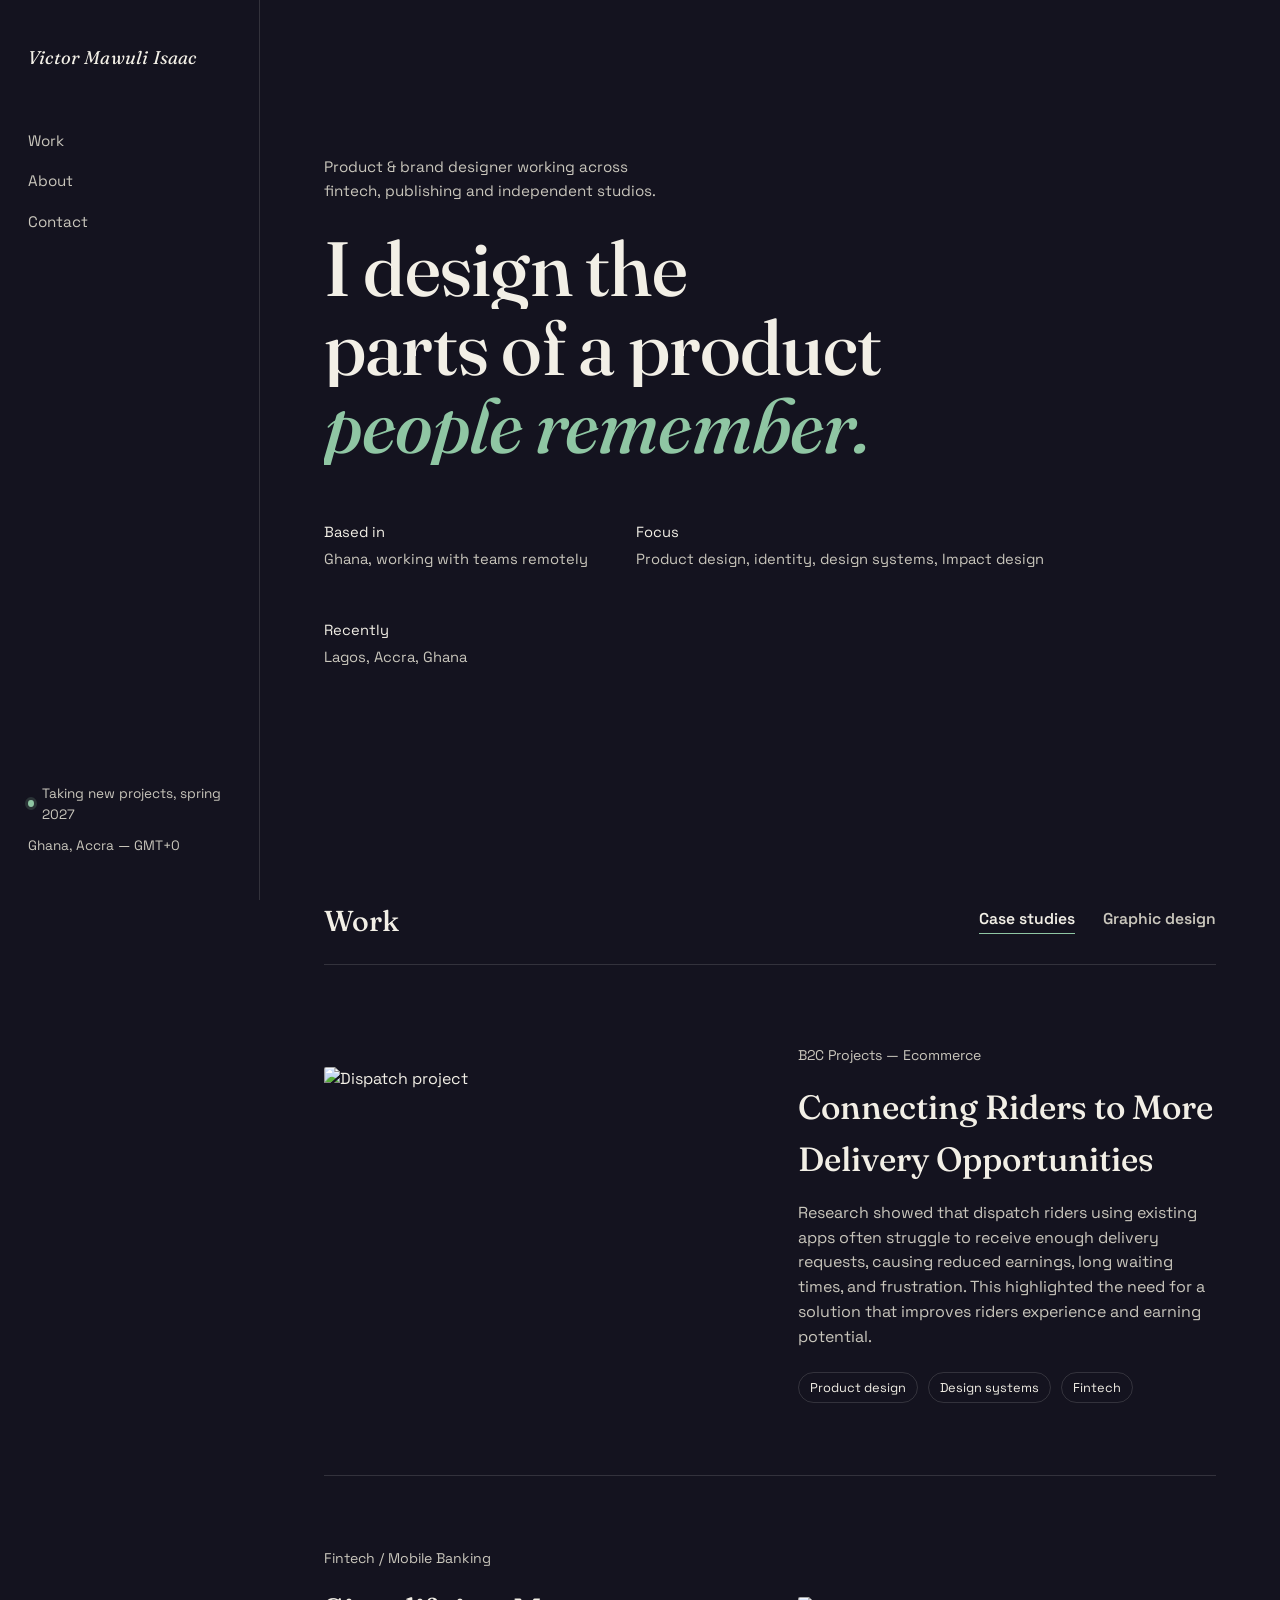
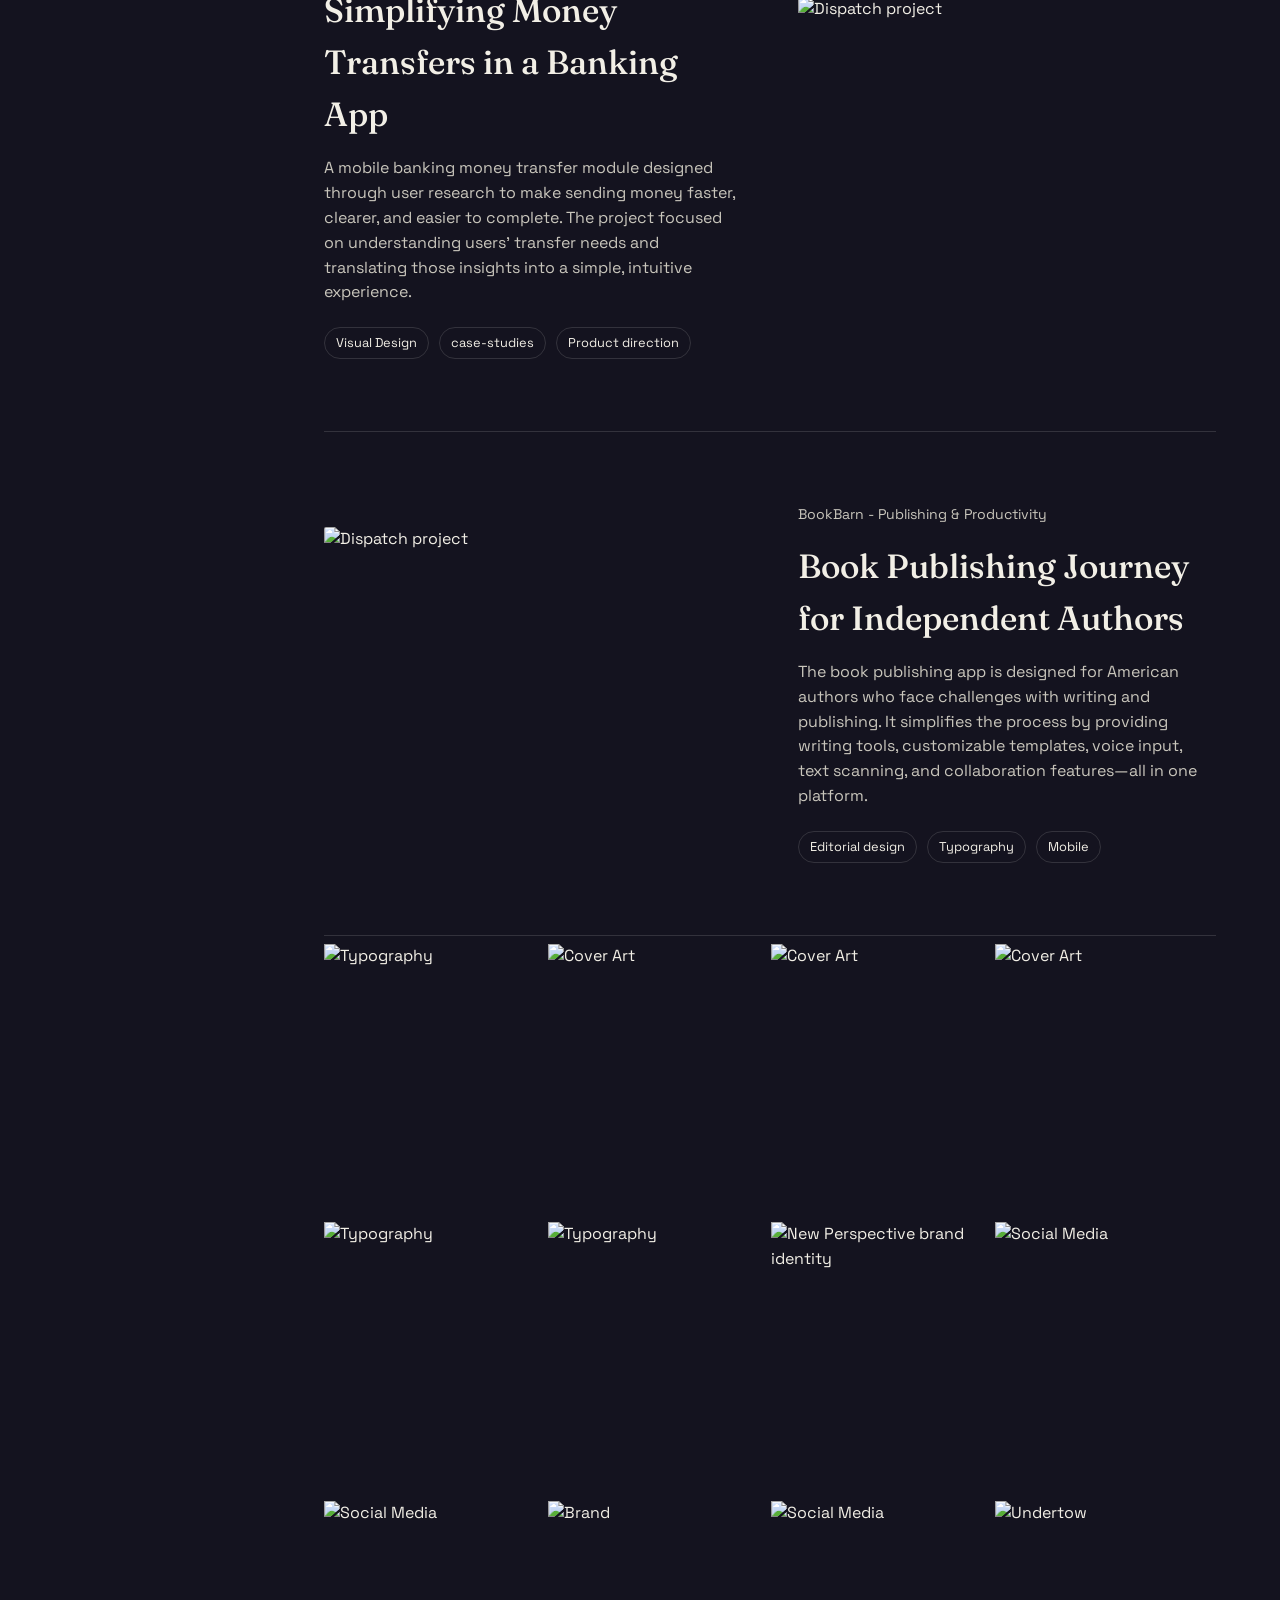
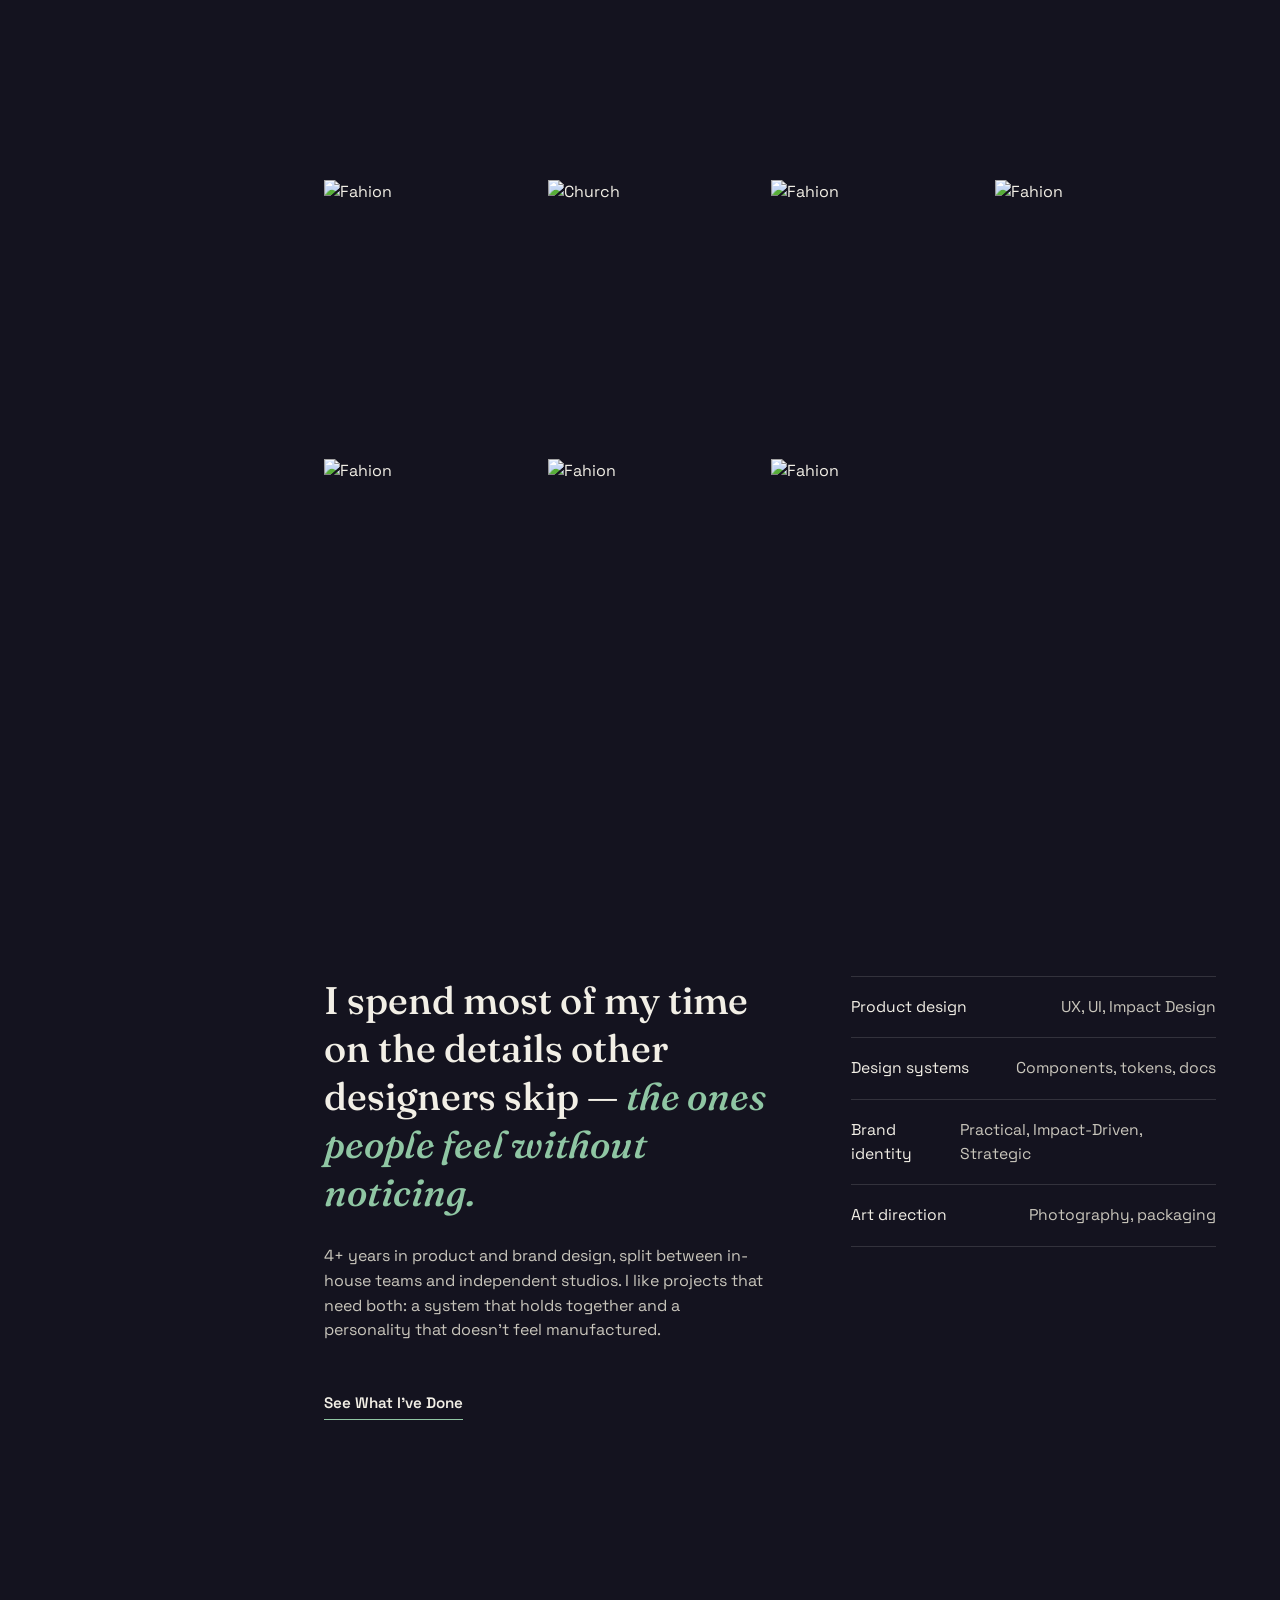
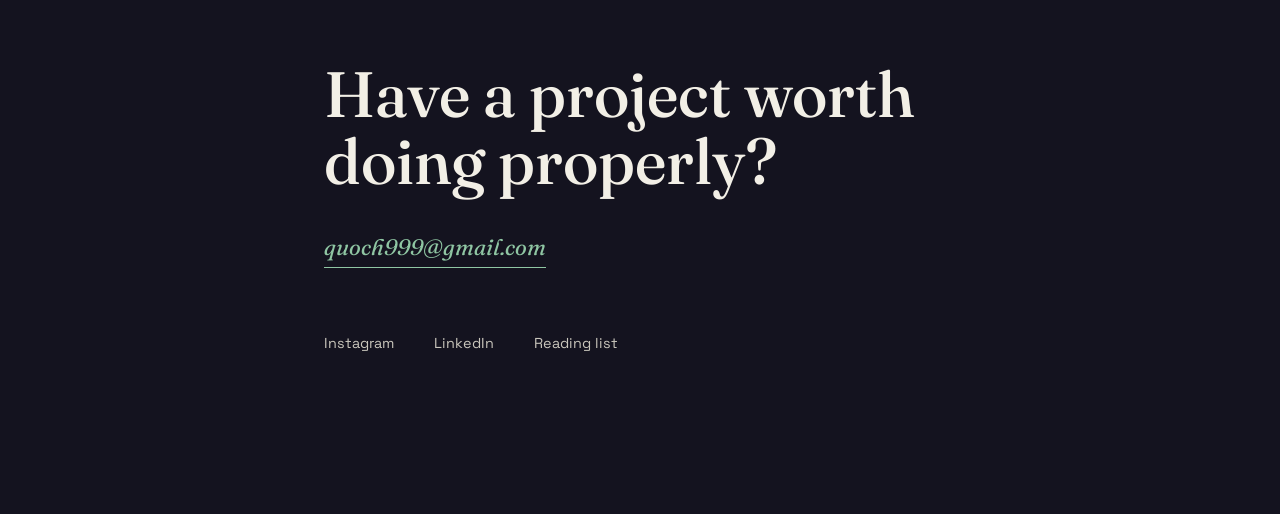
==== index.html @ 4c01cb0e "Add files via upload" ====
<!DOCTYPE html>
<html lang="en">
<head>
<meta charset="UTF-8">
<meta name="viewport" content="width=device-width, initial-scale=1.0">
<title>Victor Mawuli Isaac — Product &amp; Brand Designer</title>
<link rel="preconnect" href="https://fonts.googleapis.com">
<link rel="preconnect" href="https://fonts.gstatic.com" crossorigin>
<link href="https://fonts.googleapis.com/css2?family=Fraunces:ital,opsz,wght@0,9..144,300;0,9..144,500;1,9..144,400;1,9..144,500&family=Space+Grotesk:wght@400;500;600&display=swap" rel="stylesheet">
<link rel="stylesheet" href="styles.css">
<link rel="icon" type="image/png" href="Profile.png">
</head>
<body>

<div class="top-bar">
  <span class="mark">Victor Mawuli Isaac</span>
  <nav>
    <a href="#work">Work</a>
    <a href="#about">About</a>
    <a href="#contact">Contact</a>
  </nav>
</div>

<div class="shell">

  <aside class="side">
    <div class="side-top">
      <div class="mark">Victor Mawuli Isaac</div>
      <nav class="side-nav" aria-label="Section navigation">
        <a href="#work">Work</a>
        <a href="#about">About</a>
        <a href="#contact">Contact</a>
      </nav>
    </div>
    <div class="side-bottom">
      <div class="status"><span class="dot" aria-hidden="true"></span> Taking new projects, spring 2027</div>
      <div>Ghana, Accra — GMT+0</div>
    </div>
  </aside>

  <main>

    <section class="hero">
      <p class="hero-eyebrow">Product &amp; brand designer working across fintech, publishing and independent studios.</p>
      <h1>
        <span class="line"><span>I design the</span></span>
        <span class="line"><span>parts of a product</span></span>
        <span class="line"><span>people remember.</span></span>
      </h1>
      <dl class="hero-foot">
        <div><dt>Based in</dt><dd>Ghana, working with teams remotely</dd></div>
        <div><dt>Focus</dt><dd>Product design, identity, design systems, Impact design</dd></div>
        <div><dt>Recently</dt><dd>Lagos, Accra, Ghana</dd></div>
      </dl>
    </section>

    <section id="work">
      <div class="work-head">
        <h2>Work</h2>
        <div class="work-toggle" role="tablist" aria-label="Work type">
          <button class="toggle-btn is-active" role="tab" id="tab-case-studies" aria-selected="true" aria-controls="panel-case-studies" data-view="case-studies">Case studies</button>
          <button class="toggle-btn" role="tab" id="tab-graphic-design" aria-selected="false" aria-controls="panel-graphic-design" data-view="graphic-design" tabindex="-1">Graphic design</button>
        </div>
      </div>

      <div class="work-panel" id="panel-case-studies" role="tabpanel" aria-labelledby="tab-case-studies">

        <a class="project" href="work-meridian.html">
          <div class="project-panel" id="panel-dispatch">
           <img src="images/Dispatch/ezgif.com-gif-maker.gif" alt="Dispatch project">
          </div>
          <div class="project-info">
            <div class="kicker">B2C Projects — Ecommerce</div>
            <h3>Connecting Riders to More Delivery Opportunities</h3>
            <p>Research showed that dispatch riders using existing apps often struggle to receive enough delivery requests, causing reduced earnings, long waiting times, and frustration. This highlighted the need for a solution that improves riders experience and earning potential.</p>
            <div class="tags"><span>Product design</span><span>Design systems</span><span>Fintech</span></div>
          </div>
        </a>

        <a class="project" href="work-loam.html">
          <div class="project-panel" id="panel-loam">
            <img src="images/Suss/designs_1200x900.png" alt="Dispatch project">
          </div>
          <div class="project-info">
            <div class="kicker">Fintech / Mobile Banking</div>
            <h3>Simplifying Money Transfers in a Banking App</h3>
            <p>A mobile banking money transfer module designed through user research to make sending money faster, clearer, and easier to complete. The project focused on understanding users’ transfer needs and translating those insights into a simple, intuitive experience.</p>
            <div class="tags"><span>Visual Design</span><span>case-studies</span><span>Product direction</span></div>
          </div>
        </a>

        <a class="project" href="work-fieldnote.html">
          <div class="project-panel" id="panel-fieldnote">
            <img src="images/Book/bannner1_1200x900.png" alt="Dispatch project">
          </div>
          <div class="project-info">
            <div class="kicker">BookBarn - Publishing & Productivity</div>
            <h3>Book Publishing Journey for Independent Authors</h3>
            <p>The book publishing app is designed for American authors who face challenges with writing and publishing. It simplifies the process by providing writing tools, customizable templates, voice input, text scanning, and collaboration features—all in one platform.</p>
            <div class="tags"><span>Editorial design</span><span>Typography</span><span>Mobile</span></div>
          </div>
        </a>

      </div>

      <div class="work-panel gallery" id="panel-graphic-design" role="tabpanel" aria-labelledby="tab-graphic-design" hidden>

        <button class="gallery-item" data-title="Social Media" data-meta="Media- 2026">
          <div class="gallery-panel" id="g-panel-11">
             <img src="images/Graphics/Owaambe.jpg" alt="Typography">
          </div>
          <span class="gallery-cap"><strong>Weekend</strong><em>Social Media — 2026</em></span>
        </button>

          <button class="gallery-item" data-title="Magazine" data-meta="Cover- 2026">
          <div class="gallery-panel" id="g-panel-11">
             <img src="images/Graphics/Purpose.jpg" alt="Cover Art">
          </div>
          <span class="gallery-cap"><strong>Magazine</strong><em>Fashion Cover — 2026</em></span>
        </button>

         <button class="gallery-item" data-title="Magazine" data-meta="Cover- 2026">
          <div class="gallery-panel" id="g-panel-11">
             <img src="images/Graphics/Nosteps.jpg" alt="Cover Art">
          </div>
          <span class="gallery-cap"><strong>Magazine</strong><em>Fashion Cover — 2026</em></span>
        </button>

         <button class="gallery-item" data-title="Magazine" data-meta="Cover- 2026">
          <div class="gallery-panel" id="g-panel-11">
             <img src="images/Graphics/rougge.jpg" alt="Cover Art">
          </div>
          <span class="gallery-cap"><strong>Magazine</strong><em>Fashion Cover — 2026</em></span>
        </button>


          <button class="gallery-item" data-title="New Perspective" data-meta="Impact— 2026">
          <div class="gallery-panel" id="g-panel-11">
             <img src="images/Graphics/Happy-New-Mo0nth.jpg" alt="Typography">
          </div>
          <span class="gallery-cap"><strong>New Month</strong><em>Impact Design — 2026</em></span>
        </button>

          <button class="gallery-item" data-title="New Perspective" data-meta="Typography — 2026">
          <div class="gallery-panel" id="g-panel-10">
             <img src="images/Graphics/Pressure.jpg" alt="Typography">
          </div>
          <span class="gallery-cap"><strong>Pressure</strong><em>Bold Design — 2026</em></span>
        </button>

             <button class="gallery-item" data-title="New Perspective" data-meta="Typography — 2026">
  <div class="gallery-panel" id="g-panel-9">
    <img
      src="images/Graphics/One-leap.jpg"
      alt="New Perspective brand identity"
    >
  </div>

  <span class="gallery-cap">
    <strong>New Perspective</strong>
    <em>Brand identity — 2026</em>
  </span>
</button>

  <button class="gallery-item" data-title="Brand Identity" data-meta="Branding- 2026">
          <div class="gallery-panel" id="g-panel-11">
             <img src="images/Graphics/Brand1.png" alt="Social Media">
          </div>
          <span class="gallery-cap"><strong>Brand Identity</strong><em>Branding — 2026</em></span>
        </button>

        <button class="gallery-item" data-title="Brand Identity" data-meta="Branding- 2026">
          <div class="gallery-panel" id="g-panel-11">
             <img src="images/Graphics/Brand2.png" alt="Social Media">
          </div>
          <span class="gallery-cap"><strong>Brand Identity</strong><em>Branding — 2026</em></span>
        </button>

        <button class="gallery-item" data-title="Brand Identity" data-meta="Branding- 2026">
          <div class="gallery-panel" id="g-panel-11">
             <img src="images/Graphics/Brand3.png" alt="Brand">
          </div>
          <span class="gallery-cap"><strong>Brand Identity</strong><em>Branding — 2026</em></span>
        </button>

         <button class="gallery-item" data-title="Social Media" data-meta="Social- 2026">
          <div class="gallery-panel" id="g-panel-11">
             <img src="images/Graphics/Farmer.jpg" alt="Social Media">
          </div>
          <span class="gallery-cap"><strong>Social Media</strong><em>Social Post — 2026</em></span>
        </button>

        <button class="gallery-item" data-title="Fashion Statemnemt" data-meta="Poster series — 2025">
          <div class="gallery-panel" id="g-panel-1">
            <img src="images/Graphics/IMG_5714.jpeg" alt="Undertow">
          </div>
          <span class="gallery-cap"><strong>Fashion Brand</strong><em>Poster series — 2025</em></span>
        </button>

        <button class="gallery-item" data-title="Fashion Statemnemt" data-meta="Poster Series — 2024">
          <div class="gallery-panel" id="g-panel-2">
             <img src="images/Graphics/IMG_5715.jpeg" alt="Fahion">
          </div>
          <span class="gallery-cap"><strong>Fashion Series</strong><em>Poster Series — 2024</em></span>
        </button>

        <button class="gallery-item" data-title="Event Programme" data-meta="Event Design — 2024">
          <div class="gallery-panel" id="g-panel-3">
            <img src="images/Graphics/Church-Programme.jpg" alt="Church">
          </div>
          <span class="gallery-cap"><strong>Impact</strong><em>Event Poster — 2024</em></span>
        </button>

        <button class="gallery-item" data-title="Store covers" data-meta="Magazine covers — 2023">
          <div class="gallery-panel" id="g-panel-4">
            <img src="images/Graphics/IMG_5716.jpeg" alt="Fahion">
          </div>
          <span class="gallery-cap"><strong>Magazine Covers</strong><em>Editorial covers — 2023</em></span>
        </button>

        <button class="gallery-item" data-title="Brand identity" data-meta="Identity — 2023">
          <div class="gallery-panel" id="g-panel-5">
            <img src="images/Graphics/IMG_5724.jpeg" alt="Fahion">
          </div>
          <span class="gallery-cap"><strong>Brand Identity</strong><em>Branding — 2023</em></span>
        </button>

        <button class="gallery-item" data-title="Real Estate" data-meta="Adverts — 2025">
          <div class="gallery-panel" id="g-panel-6">
            <img src="images/Graphics/IMG_5728.jpeg" alt="Fahion">
          </div>
          <span class="gallery-cap"><strong>Real Estate</strong><em>Advert — 2025</em></span>
        </button>

        <button class="gallery-item" data-title="Real" data-meta="Visual experiment — 2022">
          <div class="gallery-panel" id="g-panel-7">
            <img src="images/Graphics/IMG_5729.jpeg" alt="Fahion">
          </div>
          <span class="gallery-cap"><strong>Real estate</strong><em>Visual experiment — 2022</em></span>
        </button>

        <button class="gallery-item" data-title="Sales Cover" data-meta="Sales — 2022">
          <div class="gallery-panel" id="g-panel-8">
            <img src="images/Graphics/IMG_5730.jpeg" alt="Fahion">
          </div>
          <span class="gallery-cap"><strong>Sales post</strong><em>Adverts — 2022</em></span>
        </button>

      </div>

    </section>

    <div class="lightbox" id="lightbox" hidden>
      <div class="lightbox-scrim" data-close></div>
      <div class="lightbox-body" role="dialog" aria-modal="true" aria-labelledby="lightbox-title">
        <button class="lightbox-close" data-close aria-label="Close">Close</button>
        <div class="lightbox-panel" id="lightbox-panel"></div>
        <div class="lightbox-caption">
          <strong id="lightbox-title"></strong>
          <em id="lightbox-meta"></em>
        </div>
      </div>
    </div>

    <section id="about">
      <div class="about">
        <div>
          <h2>I spend most of my time on the details other designers skip — <em>the ones people feel without noticing.</em></h2>
          <p style="color:var(--bone-dim); margin-top:28px; max-width:44ch;">4+ years in product and brand design, split between in-house teams and independent studios. I like projects that need both: a system that holds together and a personality that doesn't feel manufactured.</p>
          <a class="cv-link" href="Victor_(Mawuli)_Resume.pdf" download>See What I’ve Done</a>
        </div>
        <div class="capabilities">
          <div><span>Product design</span><span>UX, UI, Impact Design</span></div>
          <div><span>Design systems</span><span>Components, tokens, docs</span></div>
          <div><span>Brand identity</span><span>Practical, Impact-Driven, Strategic</span></div>
          <div><span>Art direction</span><span>Photography, packaging</span></div>
        </div>
      </div>
    </section>

    <section id="contact" class="contact">
      <h2>Have a project worth doing properly?</h2>
       <a class="contact-link" href="mailto:quoch999@gmail.com">quoch999@gmail.com</a>
      <div class="contact-meta">
        <a href="#">Instagram</a>
         <a href="https://www.linkedin.com/in/victor-mawuli-aa197a151/" target="_blank" rel="noopener">LinkedIn</a>
        <a href="#">Reading list</a>
      </div>
    </section>

  </main>

</div>

<script src="script.js"></script>
<script>
  
  paintPanel('panel-loam',     ['#22201a', '#e2ac4c', '#a97c3a'], 42);
  paintPanel('panel-fieldnote',['#181722', '#f2efe6', '#4864ff'], 7);

  // Graphic design gallery — generated placeholder textures, one seed per piece.
  const galleryPieces = [
    { id:'g-panel-1', colors:['#181722', '#4864ff', '#e2ac4c'], seed:3 },
    { id:'g-panel-2', colors:['#0f0e18', '#f2efe6', '#4864ff'], seed:19 },
    { id:'g-panel-3', colors:['#22201a', '#e2ac4c', '#a97c3a'], seed:27 },
    { id:'g-panel-4', colors:['#12131f', '#7d90ff', '#4864ff'], seed:5 },
    { id:'g-panel-5', colors:['#1a1626', '#e2ac4c', '#4864ff'], seed:33 },
    { id:'g-panel-6', colors:['#101226', '#7d90ff', '#4864ff'], seed:14 },
    { id:'g-panel-7', colors:['#181722', '#f2efe6', '#a97c3a'], seed:21 },
    { id:'g-panel-8', colors:['#22201a', '#a97c3a', '#e2ac4c'], seed:9 },
    { id:'g-panel-9', colors:['#22201a', '#a97c3a', '#e2ac4c'], seed:2 }
  ];
  galleryPieces.forEach(p => paintPanel(p.id, p.colors, p.seed));

  // Work section toggle between case studies and graphic design.
  const tabs = document.querySelectorAll('.toggle-btn');
  const panels = {
    'case-studies': document.getElementById('panel-case-studies'),
    'graphic-design': document.getElementById('panel-graphic-design'),
  };
  tabs.forEach(tab => {
    tab.addEventListener('click', () => {
      tabs.forEach(t => {
        t.classList.remove('is-active');
        t.setAttribute('aria-selected', 'false');
        t.tabIndex = -1;
      });
      tab.classList.add('is-active');
      tab.setAttribute('aria-selected', 'true');
      tab.tabIndex = 0;
      Object.values(panels).forEach(p => p.hidden = true);
      panels[tab.dataset.view].hidden = false;
    });
  });

  // Lightbox for graphic design pieces.
  const lightbox = document.getElementById('lightbox');
  const lightboxPanel = document.getElementById('lightbox-panel');
  const lightboxTitle = document.getElementById('lightbox-title');
  const lightboxMeta = document.getElementById('lightbox-meta');
  let lastFocused = null;

 document.querySelectorAll('.gallery-item').forEach(item => {
  item.addEventListener('click', () => {
    lastFocused = item;

    lightboxTitle.textContent = item.dataset.title;
    lightboxMeta.textContent = item.dataset.meta;

    lightboxPanel.innerHTML = '';

    // Get the actual panel from the item that was clicked
    const panel = item.querySelector('.gallery-panel');
    const clone = panel.cloneNode(true);

    clone.removeAttribute('id');

    lightboxPanel.appendChild(clone);

    lightbox.hidden = false;
    lightbox.querySelector('.lightbox-close').focus();
  });
});

  function closeLightbox(){
    lightbox.hidden = true;
    if(lastFocused) lastFocused.focus();
  }
  lightbox.querySelectorAll('[data-close]').forEach(el => el.addEventListener('click', closeLightbox));
  document.addEventListener('keydown', e => {
    if(e.key === 'Escape' && !lightbox.hidden) closeLightbox();
  });
</script>

</body>
</html>
---- styles.css ----
:root{
  --ink:#14131f;
  --ink-soft:#211f30;
  --bone:#f2efe6;
  --bone-dim:#c9c6bc;

  --cobalt:#8FC6A3;
  --green-hover:#78B88F;
  --green-light:#DCEDE1;

  --gold:#8FC6A3;

  --rule:rgba(242,239,230,0.14);
  --maxw:1180px;
}

  .cs-viewmore{
  display:inline-block;
  margin-top:8px;
  text-decoration:none;
  color:var(--cobalt);
  font-weight:600;
  font-size:0.9rem;
  border-bottom:1px solid var(--cobalt);
  padding-bottom:2px;
  width:fit-content;
  transition: opacity .2s ease;
}
.cs-viewmore:hover, .cs-viewmore:focus-visible{
  opacity:0.75;
}

  *{box-sizing:border-box;}
  html{scroll-behavior:smooth;}

  body{
    margin:0;
    background:var(--ink);
    color:var(--bone);
    font-family:'Space Grotesk', sans-serif;
    font-size:16px;
    line-height:1.55;
    -webkit-font-smoothing:antialiased;
  }

  a{color:inherit;}

  ::selection{background:var(--cobalt); color:var(--bone);}

  h1,h2,h3{
    font-family:'Fraunces', serif;
    font-weight:500;
    margin:0;
  }

  .visually-hidden{
    position:absolute; width:1px; height:1px; overflow:hidden;
    clip:rect(0 0 0 0); white-space:nowrap;
  }

  a:focus-visible, button:focus-visible{
  outline:2px solid var(--cobalt);
  outline-offset:3px;
}

  /* ---------- layout shell ---------- */

  .shell{
    display:grid;
    grid-template-columns: 260px 1fr;
    max-width:1440px;
    margin:0 auto;
  }

  .side{
    position:sticky;
    top:0;
    height:100vh;
    padding: 44px 28px;
    display:flex;
    flex-direction:column;
    justify-content:space-between;
    border-right:1px solid var(--rule);
  }

  .side-top .mark{
    font-family:'Fraunces', serif;
    font-style:italic;
    font-size:1.15rem;
    letter-spacing:0.01em;
  }

  .side-nav{
    margin-top:56px;
    display:flex;
    flex-direction:column;
    gap:14px;
  }

  .side-nav a{
    text-decoration:none;
    font-size:0.95rem;
    color:var(--bone-dim);
    width:fit-content;
    padding-bottom:2px;
    border-bottom:1px solid transparent;
    transition:color .2s ease, border-color .2s ease;
  }

  .side-nav a:hover, .side-nav a:focus-visible{
  color:var(--bone);
  border-color:var(--cobalt);
}

  .side-bottom{
    font-size:0.85rem;
    color:var(--bone-dim);
  }
  .side-bottom .status{
    display:flex; align-items:center; gap:8px; margin-bottom:10px;
  }
  .status .dot{
  width:7px;
  height:7px;
  border-radius:50%;
  background:var(--cobalt);
  box-shadow:0 0 0 3px rgba(143,198,163,0.18);
}

  main{ min-width:0; }

  section{
    padding: 120px 64px;
    max-width:var(--maxw);
  }

  /* ---------- hero ---------- */

  .hero{ padding-top:140px; padding-bottom:96px; }

  .hero-eyebrow{
    color:var(--bone-dim);
    font-size:0.95rem;
    max-width:34ch;
    margin-bottom:28px;
  }

  .hero h1{
    font-size: clamp(2.6rem, 6vw, 5.4rem);
    line-height:1.02;
    letter-spacing:-0.01em;
    max-width:15ch;
  }

  .hero h1 .line{
    display:block;
    overflow:hidden;
  }
  .hero h1 .line span{
    display:block;
    transform:translateY(110%);
    animation: rise .9s cubic-bezier(.2,.8,.2,1) forwards;
  }
  .hero h1 .line:nth-child(1) span{ animation-delay:.05s; }
  .hero h1 .line:nth-child(2) span{ animation-delay:.16s; }
  .hero h1 .line:nth-child(3) span{ animation-delay:.27s; color:var(--cobalt); font-style:italic;}

  @keyframes rise{
    to{ transform:translateY(0); }
  }

  @media (prefers-reduced-motion: reduce){
    .hero h1 .line span{ animation:none; transform:none; }
  }

  .hero-foot{
    margin-top:56px;
    display:flex;
    gap:48px;
    flex-wrap:wrap;
    color:var(--bone-dim);
    font-size:0.92rem;
  }
  .hero-foot dt{ color:var(--bone); margin-bottom:4px; }
  .hero-foot dd{ margin:0; }

  /* ---------- work ---------- */

  .work-head{
    display:flex;
    justify-content:space-between;
    align-items:center;
    border-bottom:1px solid var(--rule);
    padding-bottom:20px;
    margin-bottom:8px;
    gap:24px;
    flex-wrap:wrap;
  }
  .work-head h2{ font-size:1.8rem; }

  .work-toggle{
    display:inline-flex;
    align-items:center;
    gap:28px;
  }
  .toggle-btn{
    appearance:none;
    background:none;
    border:none;
    border-bottom:1px solid transparent;
    color:var(--bone-dim);
    font-family:'Space Grotesk', sans-serif;
    font-weight:600;
    font-size:0.98rem;
    padding:0 0 4px;
    cursor:pointer;
    transition: color .2s ease, border-color .2s ease;
  }
  .toggle-btn:hover{ color:var(--bone); }
  .toggle-btn.is-active{
    color:var(--bone);
    border-color:var(--cobalt);
  }

  .work-panel[hidden]{ display:none; }

  .work-panel.gallery{
    display:grid;
    grid-template-columns:repeat(4, 1fr);
    gap:2px;
    padding-top:8px;
  }

  .gallery-item{
    appearance:none;
    border:none;
    padding:0;
    margin:0;
    background:none;
    font:inherit;
    color:inherit;
    cursor:pointer;
    position:relative;
    aspect-ratio:4/5;
    overflow:hidden;
    text-align:left;
  }
 .gallery-item .gallery-panel{
  width:100%; height:100%;
}
.gallery-item .gallery-panel img{
  width:100%;
  height:100%;
  object-fit:cover;
  display:block;
}
.gallery-item .gallery-panel svg,
.gallery-item .gallery-panel img{
  transition: transform .5s cubic-bezier(.2,.8,.2,1);
}
.gallery-item:hover .gallery-panel svg,
.gallery-item:focus-visible .gallery-panel svg,
.gallery-item:hover .gallery-panel img,
.gallery-item:focus-visible .gallery-panel img{
  transform:scale(1.05);

  }
  .gallery-item .gallery-panel svg{
    transition: transform .5s cubic-bezier(.2,.8,.2,1);
  }
  .gallery-item:hover .gallery-panel svg,
  .gallery-item:focus-visible .gallery-panel svg{
    transform:scale(1.05);
  }
  .gallery-cap{
    position:absolute;
    left:0; right:0; bottom:0;
    padding:14px 16px 16px;
    display:flex;
    flex-direction:column;
    gap:2px;
    background:linear-gradient(to top, rgba(20,19,31,0.92), rgba(20,19,31,0));
    opacity:0;
    transform:translateY(6px);
    transition: opacity .2s ease, transform .2s ease;
  }
  .gallery-item:hover .gallery-cap,
  .gallery-item:focus-visible .gallery-cap{
    opacity:1;
    transform:translateY(0);
  }
  .gallery-cap strong{
    font-family:'Fraunces', serif;
    font-weight:500;
    font-size:0.98rem;
  }
  .gallery-cap em{
    font-style:normal;
    font-size:0.78rem;
    color:var(--bone-dim);
  }

  /* ---------- lightbox ---------- */

  .lightbox{
    position:fixed;
    inset:0;
    z-index:100;
    display:flex;
    align-items:center;
    justify-content:center;
    padding:48px;
  }
  .lightbox[hidden]{ display:none; }

  .lightbox-scrim{
    position:absolute;
    inset:0;
    background:rgba(10,10,16,0.86);
  }

.lightbox-body{
  position:relative;
  z-index:1;
  width:min(600px, 100%);
  max-height:calc(100vh - 96px);
  background:var(--ink-soft);
  border:1px solid var(--rule);
  display:flex;
  flex-direction:column;
  overflow:hidden;
}

.lightbox-panel{
  width:100%;
  max-height:70vh;
  display:flex;
  align-items:center;
  justify-content:center;
  background:var(--ink);
}
.lightbox-panel img{
  width:100%;
  height:100%;
  max-height:70vh;
  object-fit:contain;
  display:block;
}
.lightbox-panel svg{
  width:100%;
  height:auto;
  aspect-ratio:4/5;
}

  .lightbox-close{
    position:absolute;
    top:14px;
    right:14px;
    z-index:2;
    appearance:none;
    border:1px solid var(--rule);
    background:rgba(20,19,31,0.7);
    color:var(--bone);
    font-family:'Space Grotesk', sans-serif;
    font-size:0.8rem;
    padding:7px 14px;
    border-radius:100px;
    cursor:pointer;
  }
  .lightbox-close:hover{
  border-color:var(--cobalt);
}

  .lightbox-caption{
    padding:20px 22px 24px;
    display:flex;
    flex-direction:column;
    gap:4px;
  }
  .lightbox-caption strong{
    font-family:'Fraunces', serif;
    font-weight:500;
    font-size:1.15rem;
  }
  .lightbox-caption em{
    font-style:normal;
    color:var(--bone-dim);
    font-size:0.88rem;
  }

  @media (max-width: 880px){
    .work-panel.gallery{ grid-template-columns:repeat(2, 1fr); }
    .lightbox{ padding:20px; }
  }

  .project{
    display:grid;
    grid-template-columns: 1fr 1fr;
    gap:56px;
    align-items:center;
    padding:72px 0;
    border-bottom:1px solid var(--rule);
  }
  .project:nth-child(even){
    direction:rtl;
  }
  .project:nth-child(even) > *{
    direction:ltr;
  }

  .project-panel{
  aspect-ratio:4/3;
  border-radius:2px;
  position:relative;
  overflow:hidden;
}
.project-panel img{
  width:100%;
  height:100%;
  object-fit:cover;
  display:block;
}

  a.project{
    text-decoration:none;
    color:inherit;
  }
  a.project .project-panel svg{
    transition: transform .5s cubic-bezier(.2,.8,.2,1);
  }
  a.project:hover .project-panel svg,
  a.project:focus-visible .project-panel svg{
    transform:scale(1.04);
  }
  a.project .project-info h3{
    transition: color .2s ease;
  }
  a.project:hover .project-info h3,
  a.project:focus-visible .project-info h3{
    color:var(--cobalt);
  }

  .project-info .kicker{
    color:var(--bone-dim);
    font-size:0.88rem;
    margin-bottom:14px;
  }
  .project-info h3{
    font-size:2.1rem;
    font-weight:500;
    margin-bottom:16px;
  }
  .project-info p{
    color:var(--bone-dim);
    max-width:46ch;
    margin-bottom:22px;
  }
  .tags{
    display:flex; gap:10px; flex-wrap:wrap;
  }
  .tags span{
    font-size:0.8rem;
    color:var(--bone);
    border:1px solid var(--rule);
    padding:5px 11px;
    border-radius:100px;
  }

  /* ---------- about ---------- */

  .about{
    display:grid;
    grid-template-columns: 1.1fr 0.9fr;
    gap:80px;
  }
  .about h2{
    font-size:clamp(1.9rem, 3vw, 2.6rem);
    line-height:1.25;
    max-width:22ch;
  }
  .about h2 em{
    color:var(--cobalt);
    font-style:italic;
  }
  .capabilities{
    display:flex;
    flex-direction:column;
  }
  .capabilities div{
    display:flex;
    justify-content:space-between;
    padding:18px 0;
    border-bottom:1px solid var(--rule);
    font-size:0.98rem;
  }
  .capabilities div:first-child{ border-top:1px solid var(--rule); }
  .capabilities span:last-child{ color:var(--bone-dim); }

  .cv-link{
    display:inline-block;
    margin-top:32px;
    text-decoration:none;
    color:var(--bone);
    font-weight:600;
    font-size:0.95rem;
    border-bottom:1px solid var(--cobalt);
    padding-bottom:4px;
    width:fit-content;
    transition: color .2s ease;
  }
  .cv-link:hover, .cv-link:focus-visible{
    color:var(--cobalt);
  }

  /* ---------- contact ---------- */

  .contact{
    padding-bottom:160px;
  }
  .contact h2{
    font-size:clamp(2.4rem, 5vw, 4rem);
    max-width:16ch;
    line-height:1.05;
  }
  .contact-link{
    display:inline-block;
    margin-top:36px;
    font-family:'Fraunces', serif;
    font-style:italic;
    font-size:1.4rem;
    text-decoration:none;
    border-bottom:1px solid var(--cobalt);
    color:var(--cobalt);
    padding-bottom:2px;
  }
  .contact-meta{
    margin-top:64px;
    display:flex;
    gap:40px;
    flex-wrap:wrap;
    color:var(--bone-dim);
    font-size:0.9rem;
  }
  .contact-meta a{ text-decoration:none; color:var(--bone-dim); }
  .contact-meta a:hover{ color:var(--bone); }

  /* ---------- case study page ---------- */

  .cs-back{
    display:inline-block;
    padding-top:100px;
    color:var(--bone-dim);
    text-decoration:none;
    font-size:0.9rem;
  }
  .cs-back:hover, .cs-back:focus-visible{ color:var(--bone); }

  .cs-hero{
    padding-top:28px;
    padding-bottom:0;
  }
  .cs-hero .kicker{
    color:var(--bone-dim);
    font-size:0.95rem;
    margin-bottom:20px;
  }
  .cs-hero h1{
    font-size:clamp(2.4rem, 5.5vw, 4.4rem);
    max-width:18ch;
    line-height:1.05;
  }
  .cs-hero p{
    color:var(--bone-dim);
    max-width:52ch;
    margin-top:24px;
    font-size:1.05rem;
  }

  .cs-meta{
    display:flex;
    gap:48px;
    flex-wrap:wrap;
    margin-top:48px;
    padding-top:36px;
    padding-bottom:36px;
    border-top:1px solid var(--rule);
    border-bottom:1px solid var(--rule);
    font-size:0.92rem;
  }
  .cs-meta dt{ color:var(--bone-dim); margin-bottom:6px; }
  .cs-meta dd{ margin:0; }

  .cs-panel{
    margin-top:64px;
    aspect-ratio:16/9;
    border-radius:2px;
    overflow:hidden;
  }

  .cs-body{
    padding-top:16px;
    display:grid;
    grid-template-columns: 200px 1fr;
    gap:56px;
  }
  .cs-body h2{
    font-size:1.1rem;
    font-weight:500;
    color:var(--bone-dim);
    position:sticky;
    top:40px;
  }
  .cs-body .cs-block{
    max-width:60ch;
    padding-bottom:64px;
    border-bottom:1px solid var(--rule);
  }
  .cs-body .cs-block:last-child{
    border-bottom:none;
  }
  .cs-body p{
    color:var(--bone-dim);
    margin-bottom:16px;
  }
  .cs-body p:last-child{ margin-bottom:0; }

  .cs-next{
    margin-top:40px;
    padding: 56px 0 140px;
    border-top:1px solid var(--rule);
  }
  .cs-next .kicker{
    color:var(--bone-dim);
    font-size:0.9rem;
    margin-bottom:14px;
  }
  .cs-next a{
    text-decoration:none;
    font-family:'Fraunces', serif;
    font-style:italic;
    font-size:2rem;
    color:var(--bone);
    transition:color .2s ease;
  }
  .cs-next a:hover, .cs-next a:focus-visible{
    color:var(--cobalt);
  }

  @media (max-width: 700px){
    .cs-body{ grid-template-columns:1fr; gap:16px; }
    .cs-body h2{ position:static; }
  }

  /* ---------- mobile ---------- */

  .top-bar{ display:none; }

  @media (max-width: 880px){
    .shell{ grid-template-columns:1fr; }
    .side{ display:none; }
    .top-bar{
      display:flex;
      justify-content:space-between;
      align-items:center;
      padding:22px 24px;
      border-bottom:1px solid var(--rule);
      position:sticky; top:0; background:var(--ink); z-index:10;
    }
    .top-bar .mark{ font-family:'Fraunces', serif; font-style:italic; }
    .top-bar nav{ display:flex; gap:18px; font-size:0.85rem; }
    .top-bar a{ text-decoration:none; color:var(--bone-dim); }

    section{ padding:72px 24px; }
    .hero{ padding-top:56px; }
    .project{ grid-template-columns:1fr; gap:28px; padding:48px 0; }
    .project:nth-child(even){ direction:ltr; }
    .about{ grid-template-columns:1fr; gap:40px; }
    .hero-foot{ gap:28px; }
    .cs-back{ padding-top:0; }
    .cs-meta{ gap:28px; }
  }
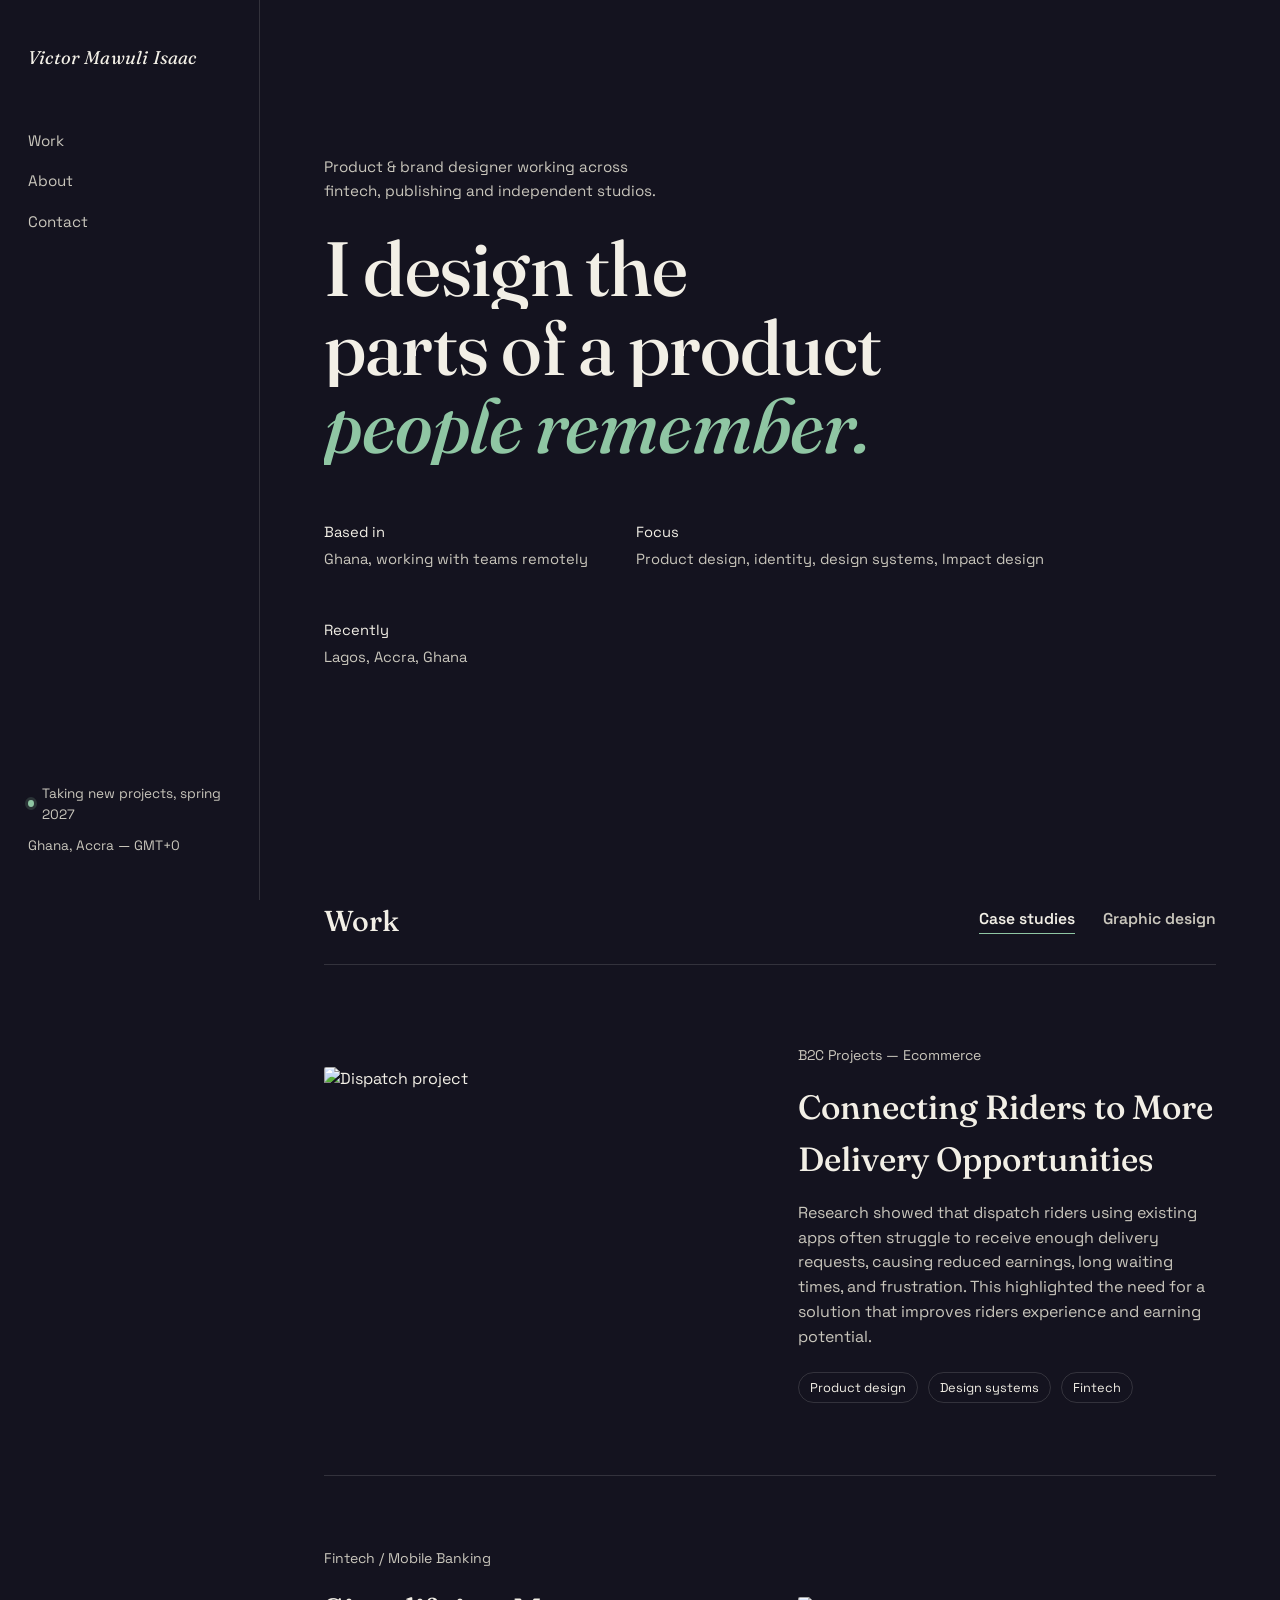
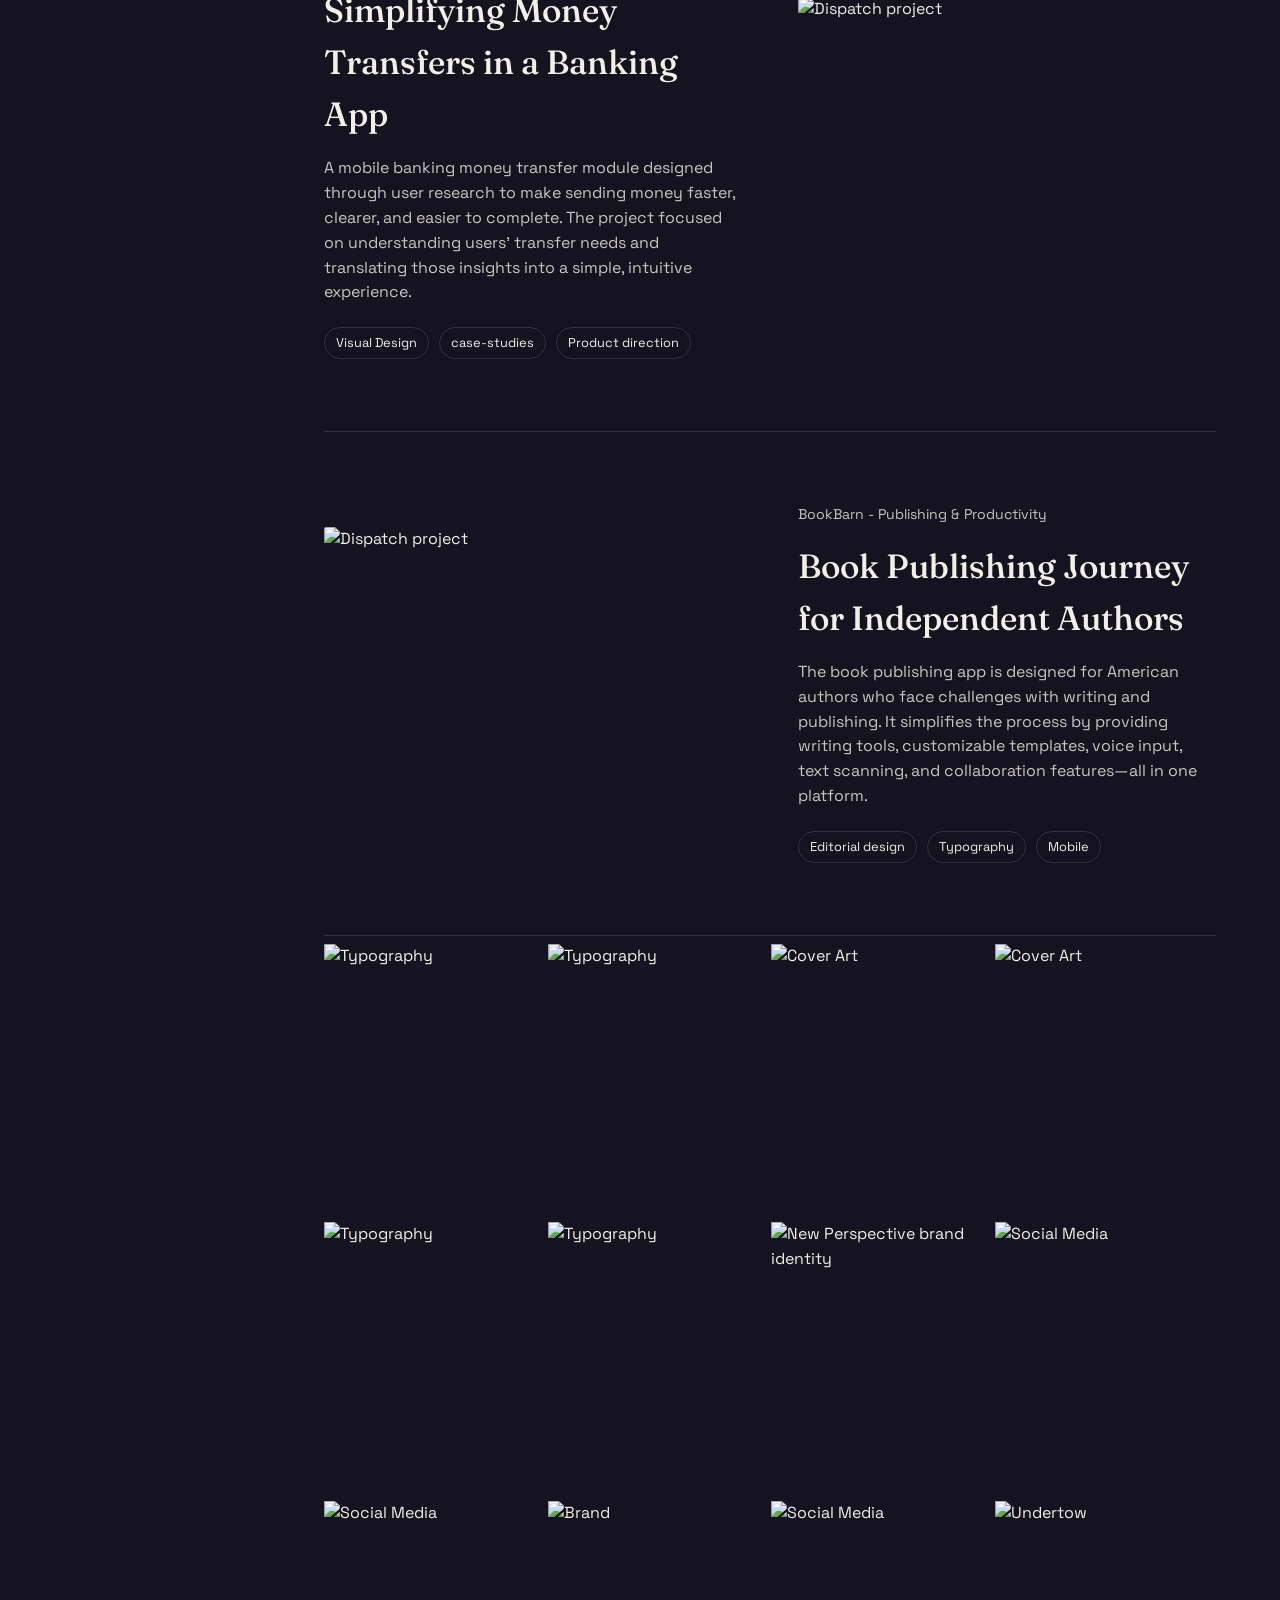
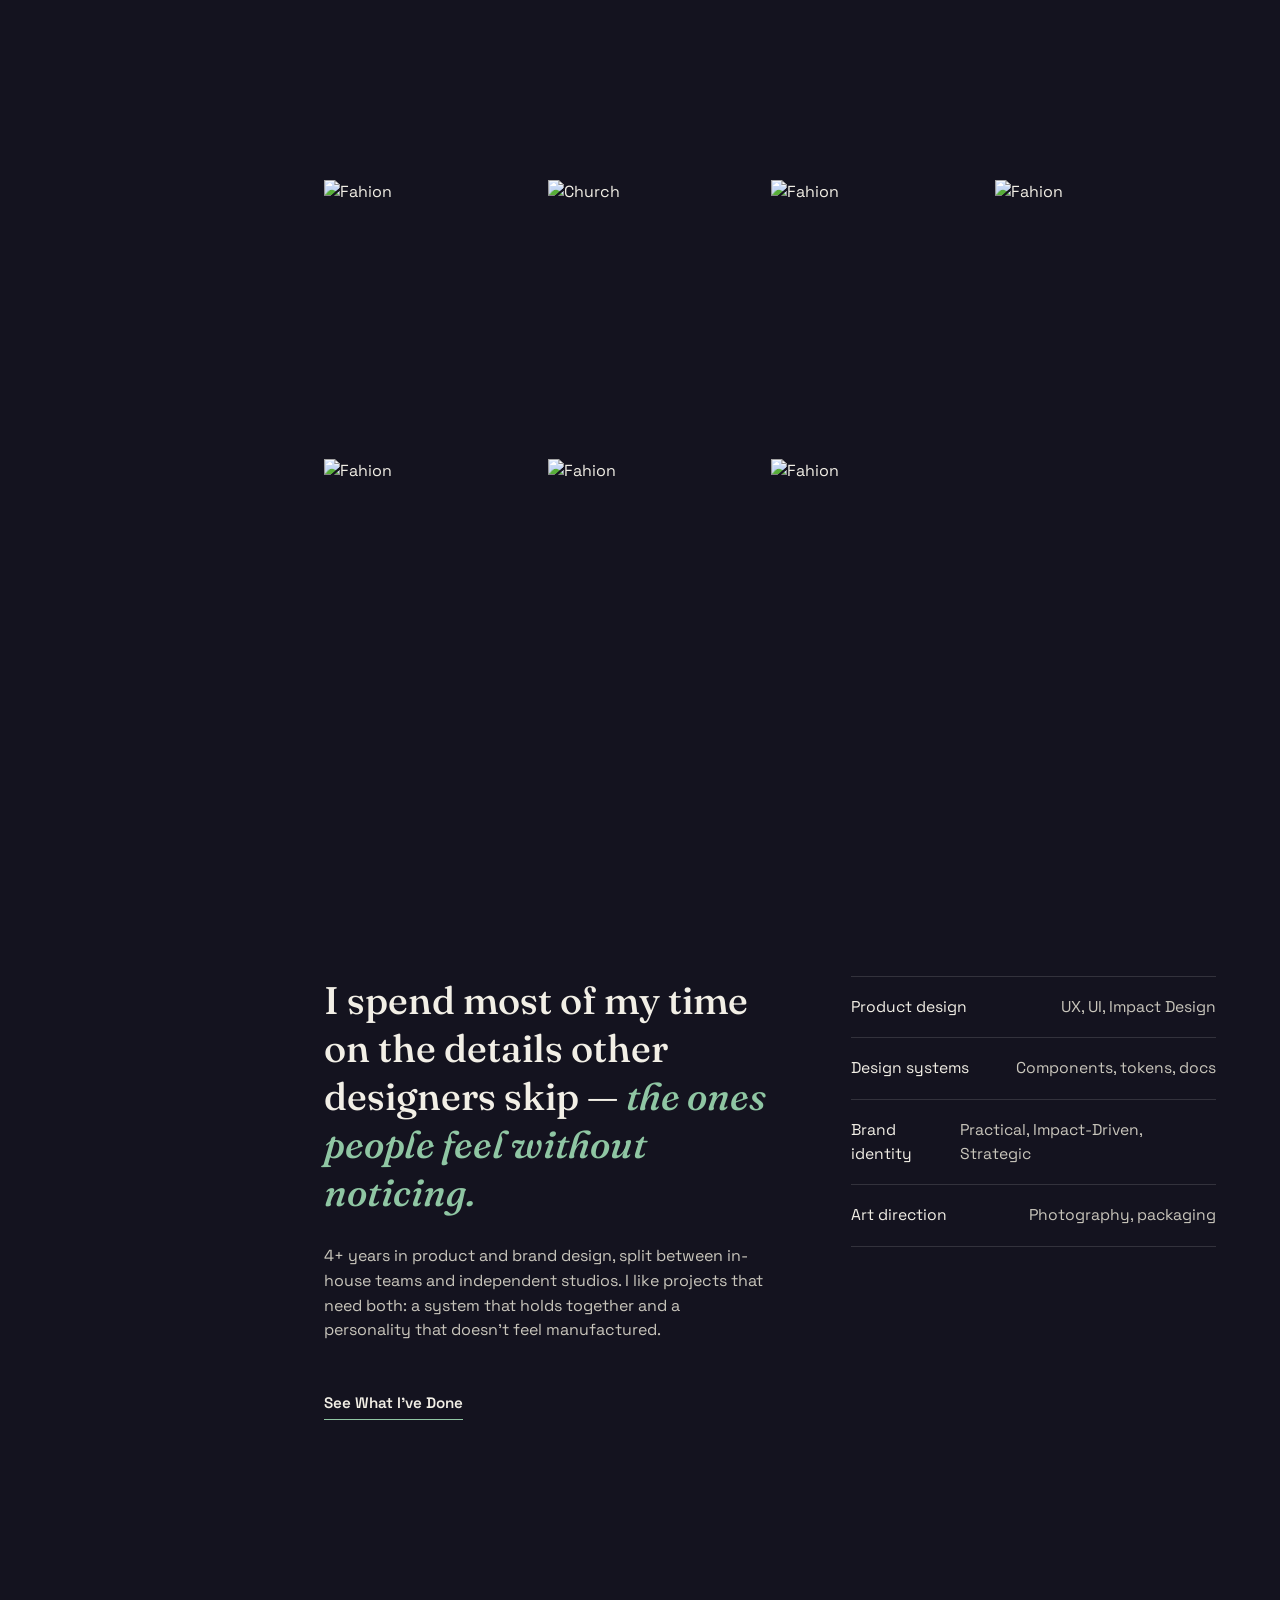
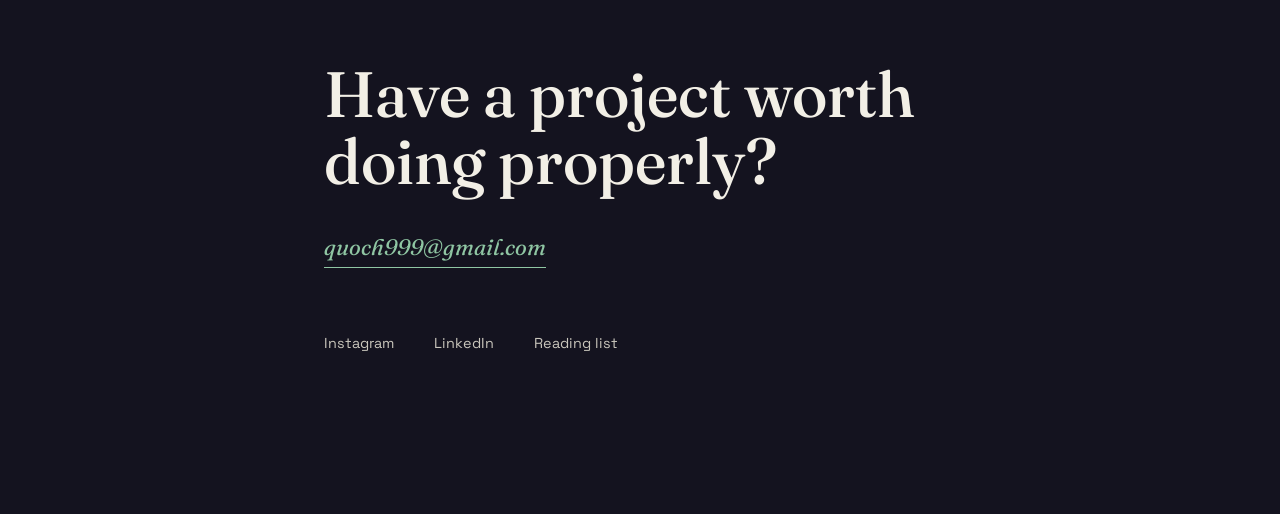
==== commit 2c002af2: "Update index.html" ====
--- a/index.html
+++ b/index.html
@@ -114,7 +114,7 @@
 
           <button class="gallery-item" data-title="Magazine" data-meta="Cover- 2026">
           <div class="gallery-panel" id="g-panel-11">
-             <img src="images/Graphics/Purpose.jpg" alt="Cover Art">
+              <img src="images/Graphics/Owaambe.jpg" alt="Typography">
           </div>
           <span class="gallery-cap"><strong>Magazine</strong><em>Fashion Cover — 2026</em></span>
         </button>
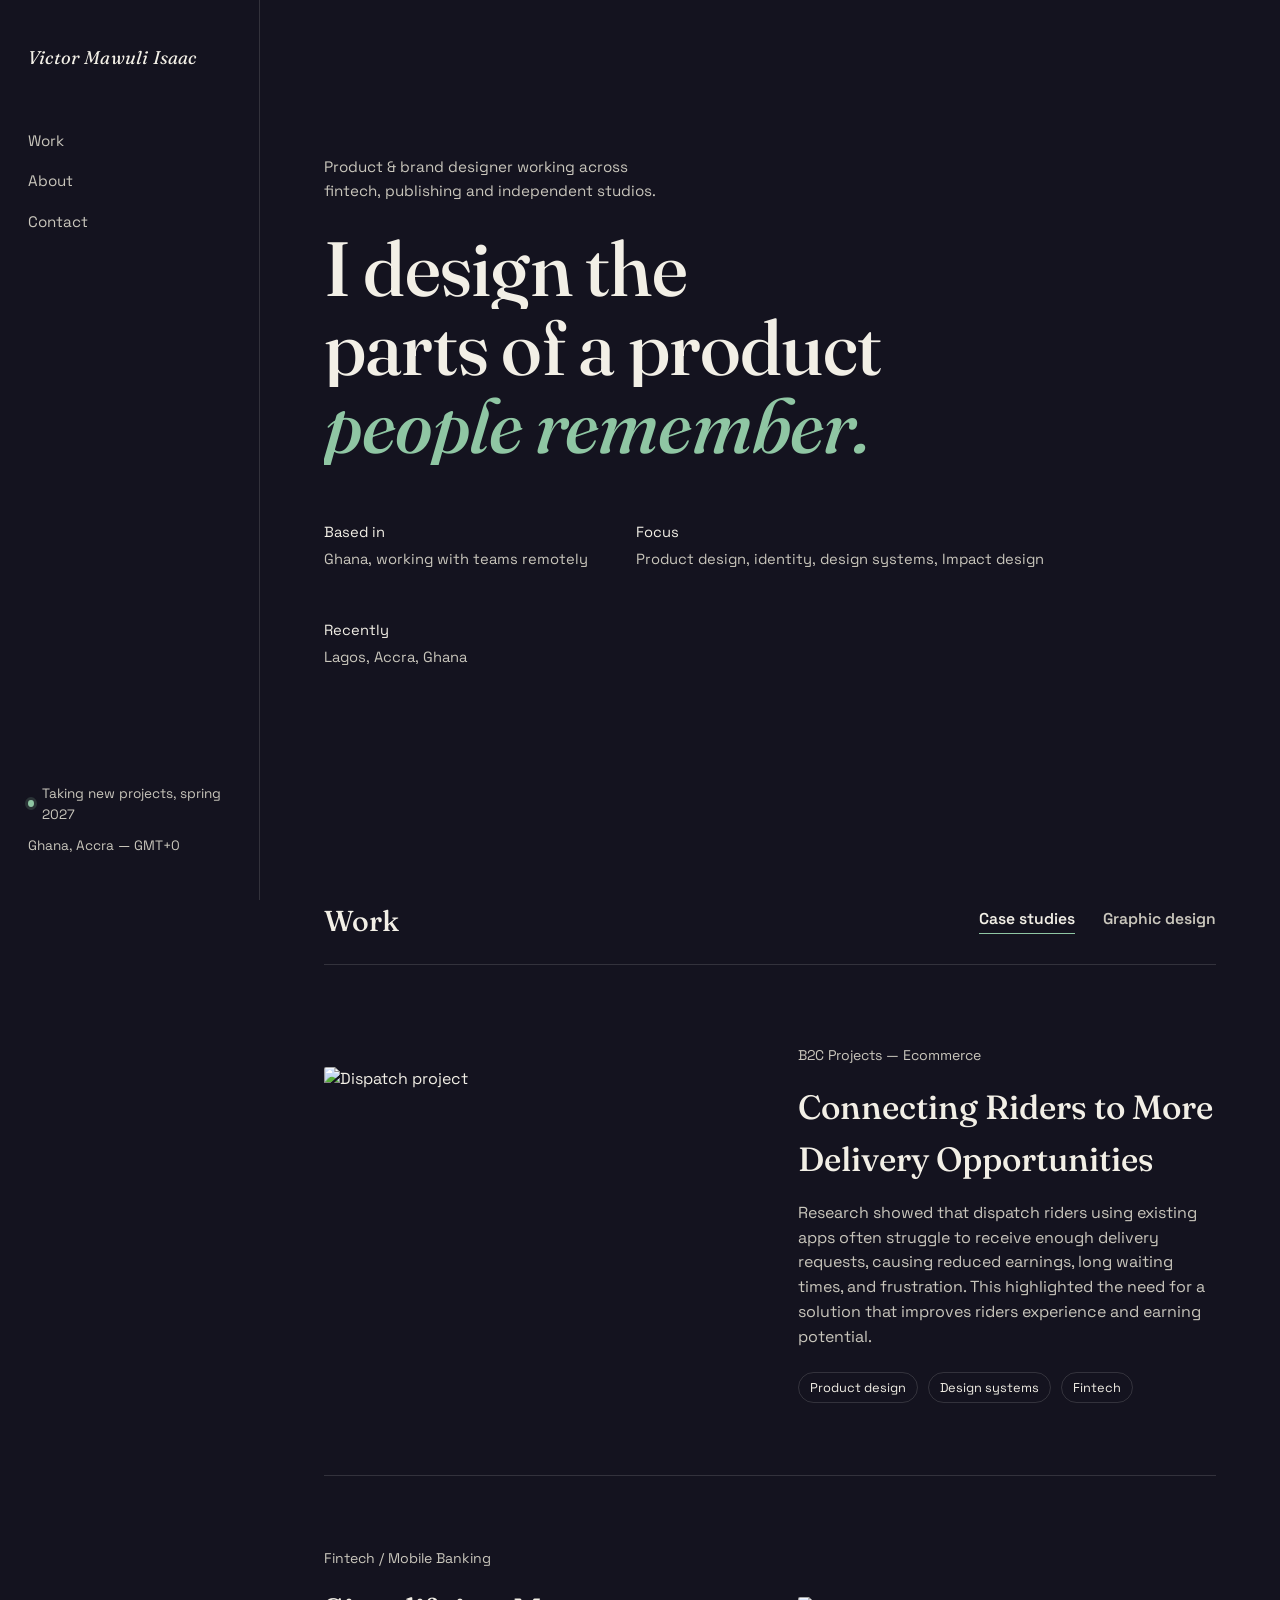
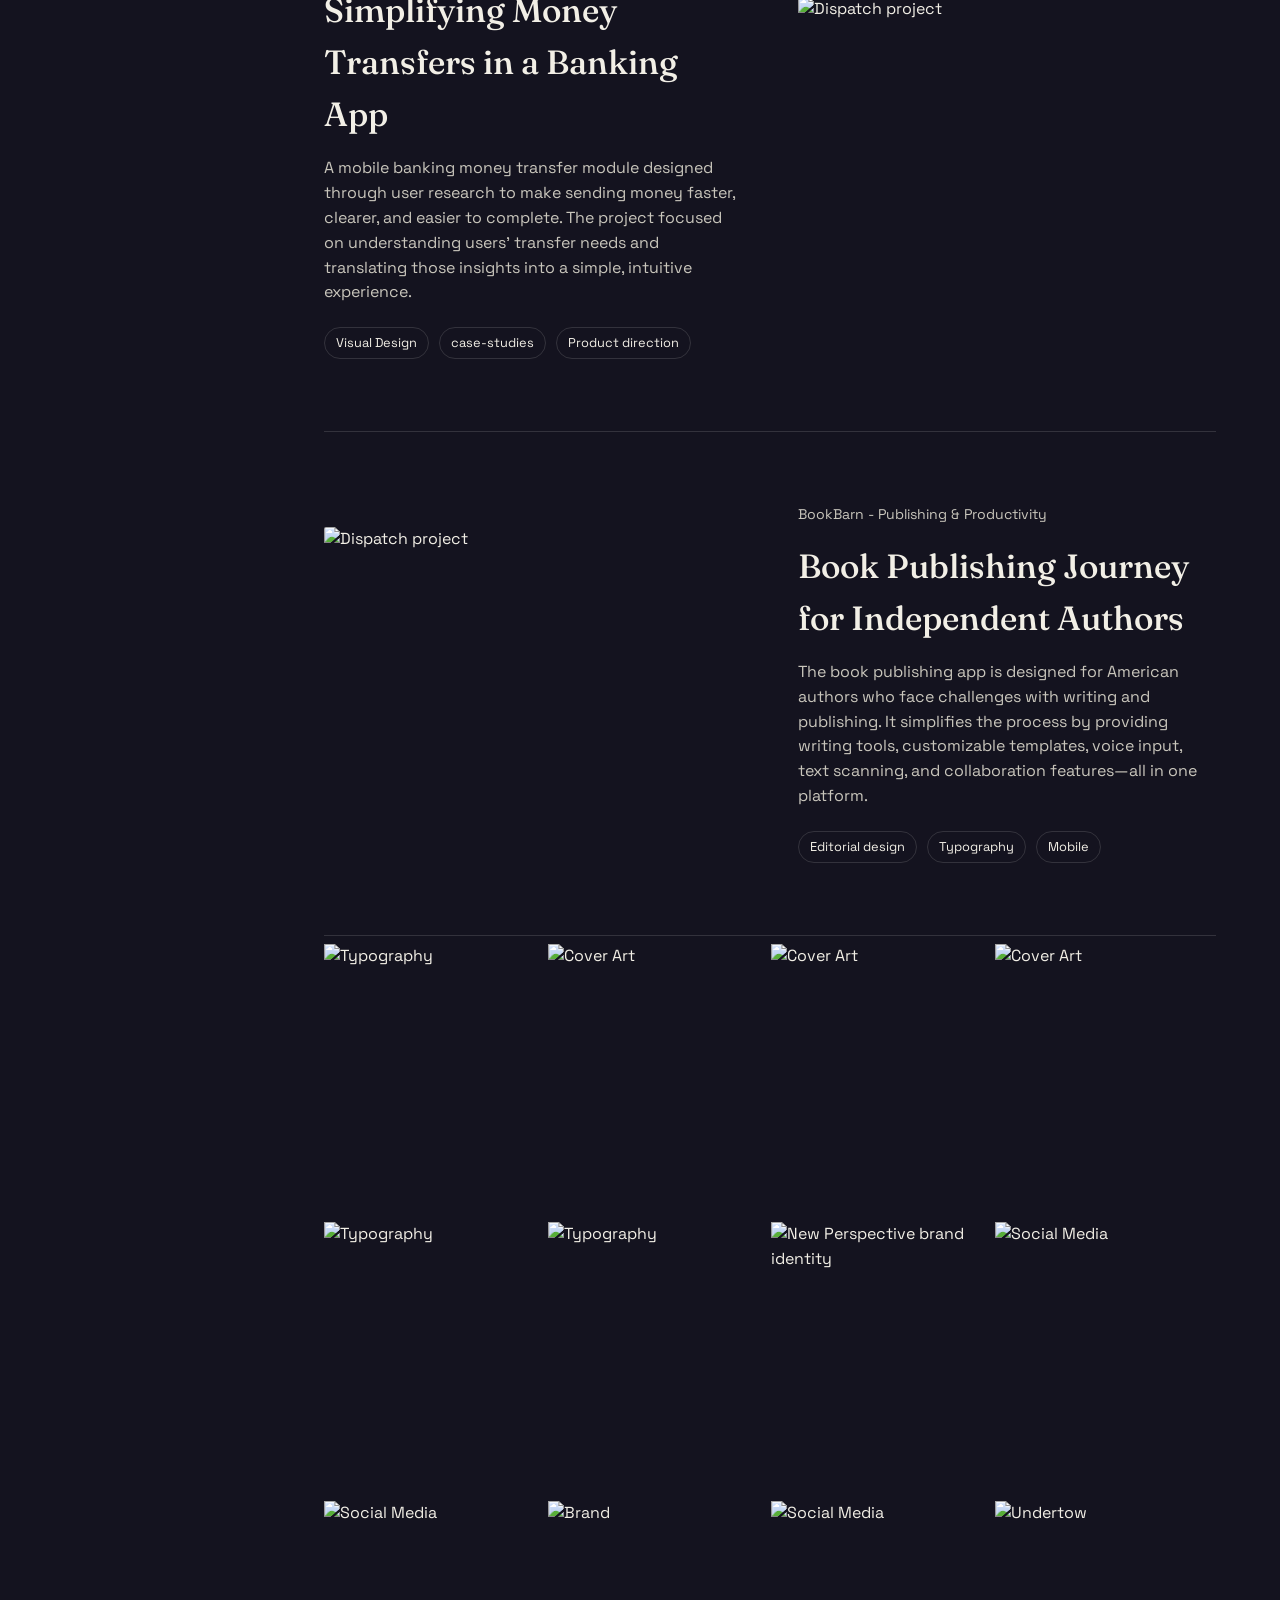
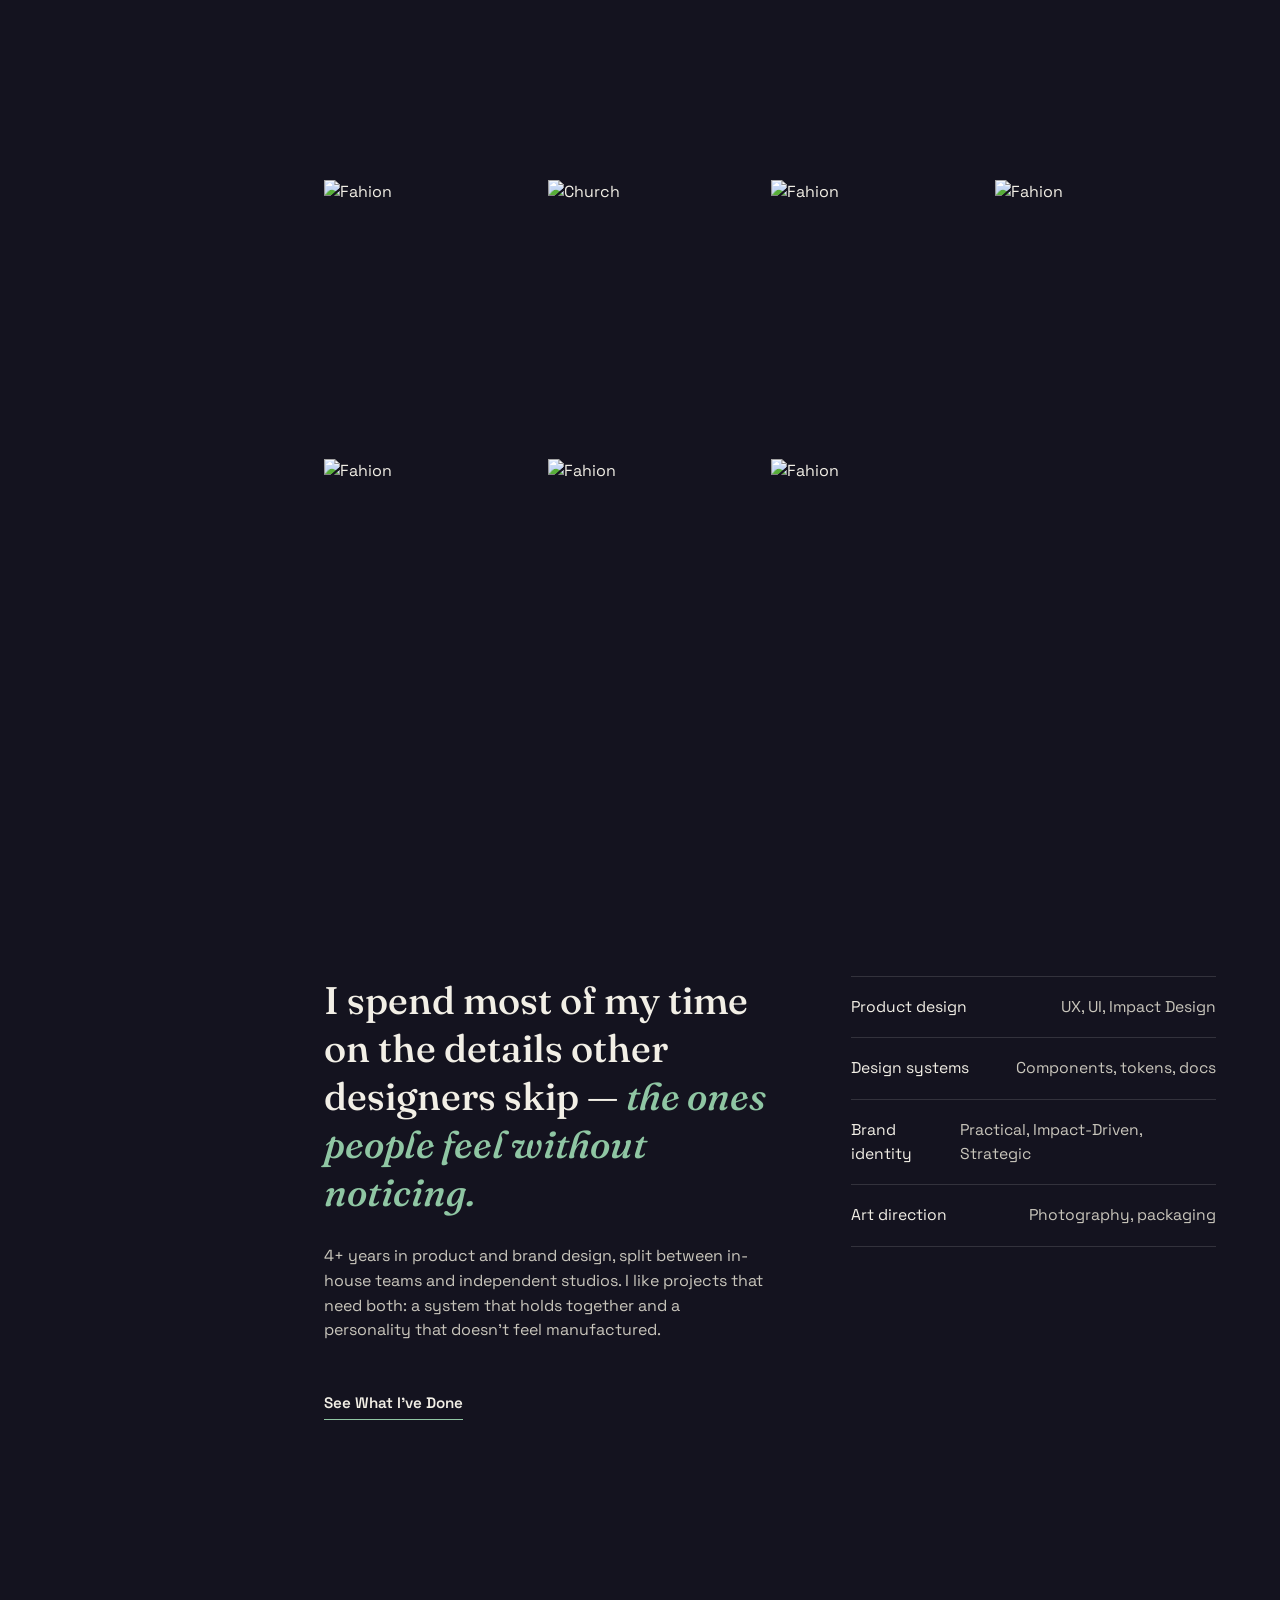
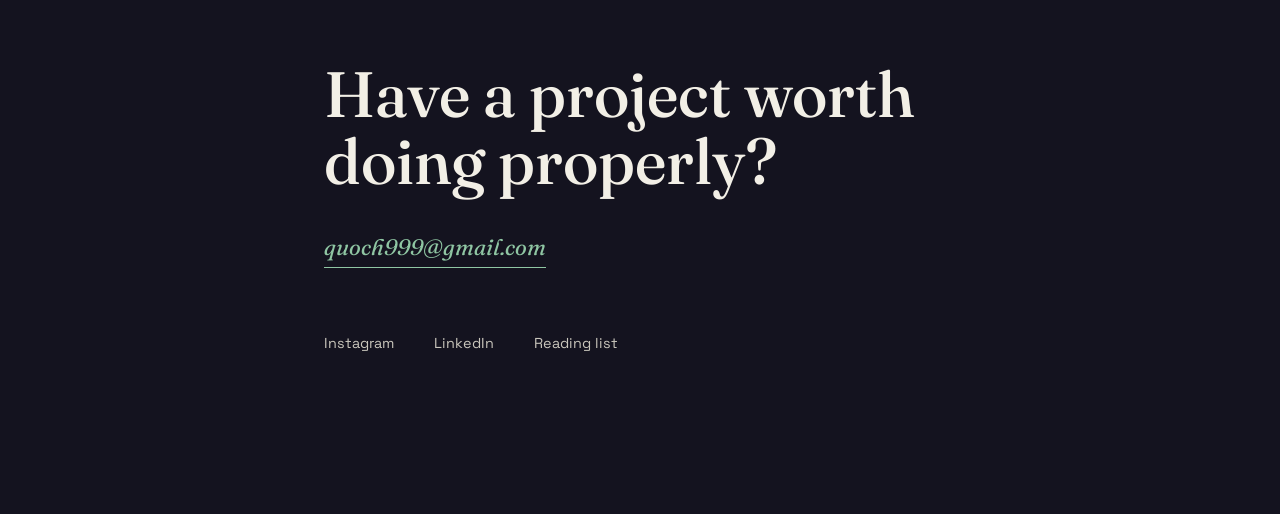
==== commit 00b0dd85: "Add files via upload" ====
--- a/index.html
+++ b/index.html
@@ -114,7 +114,7 @@
 
           <button class="gallery-item" data-title="Magazine" data-meta="Cover- 2026">
           <div class="gallery-panel" id="g-panel-11">
-              <img src="images/Graphics/Owaambe.jpg" alt="Typography">
+             <img src="images/Graphics/Purpose.jpg" alt="Cover Art">
           </div>
           <span class="gallery-cap"><strong>Magazine</strong><em>Fashion Cover — 2026</em></span>
         </button>
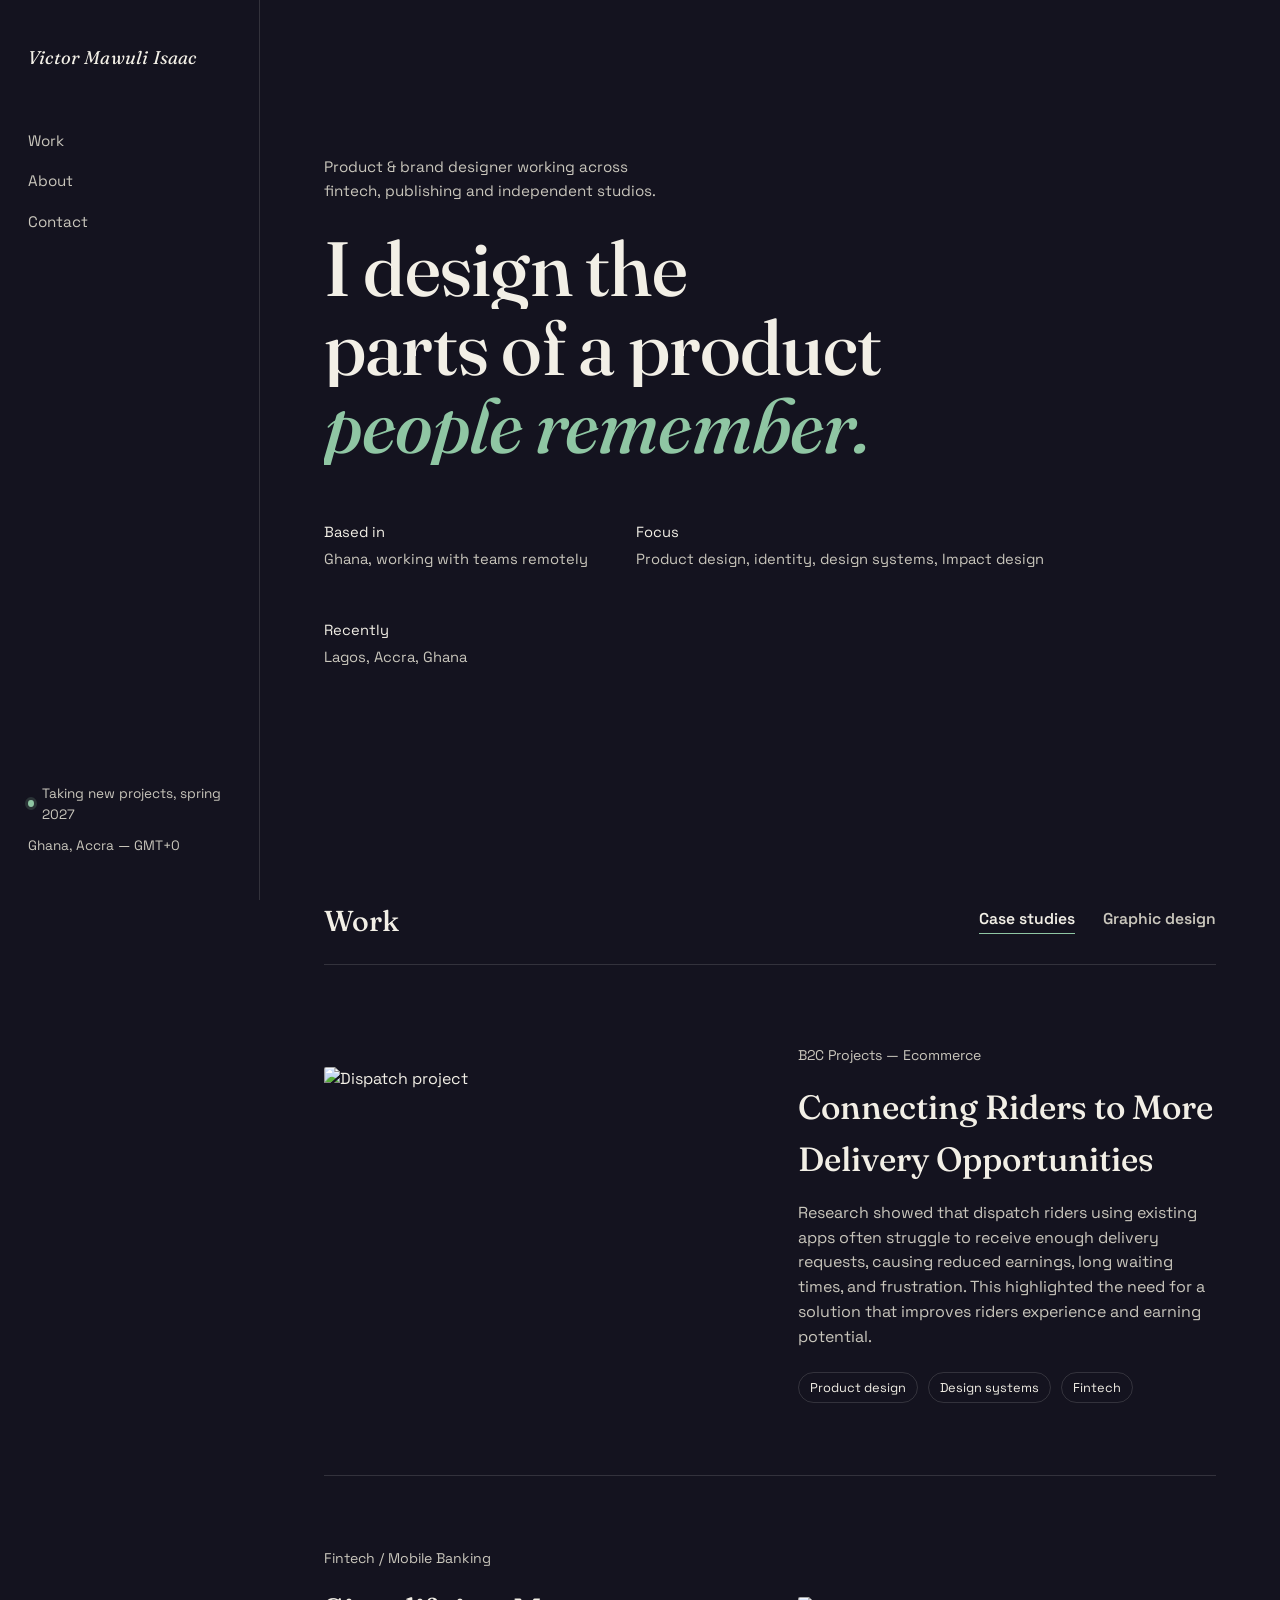
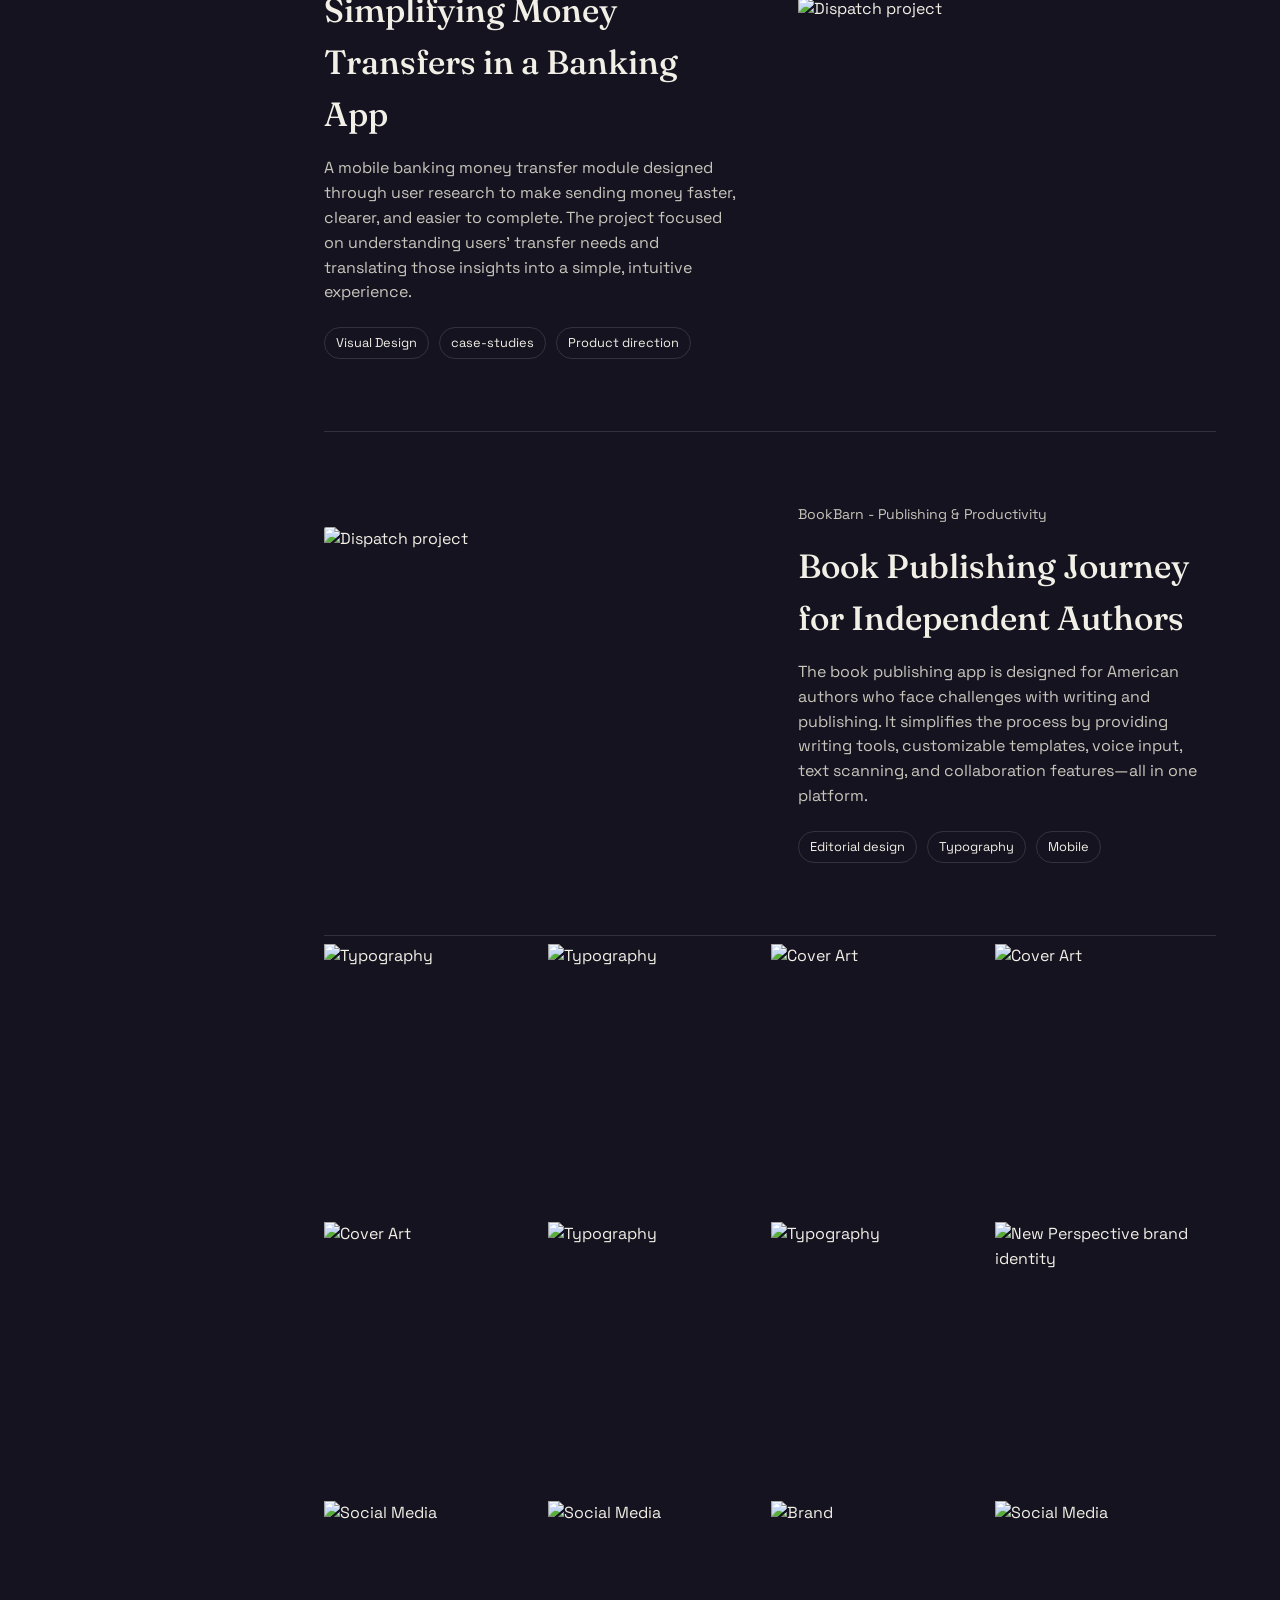
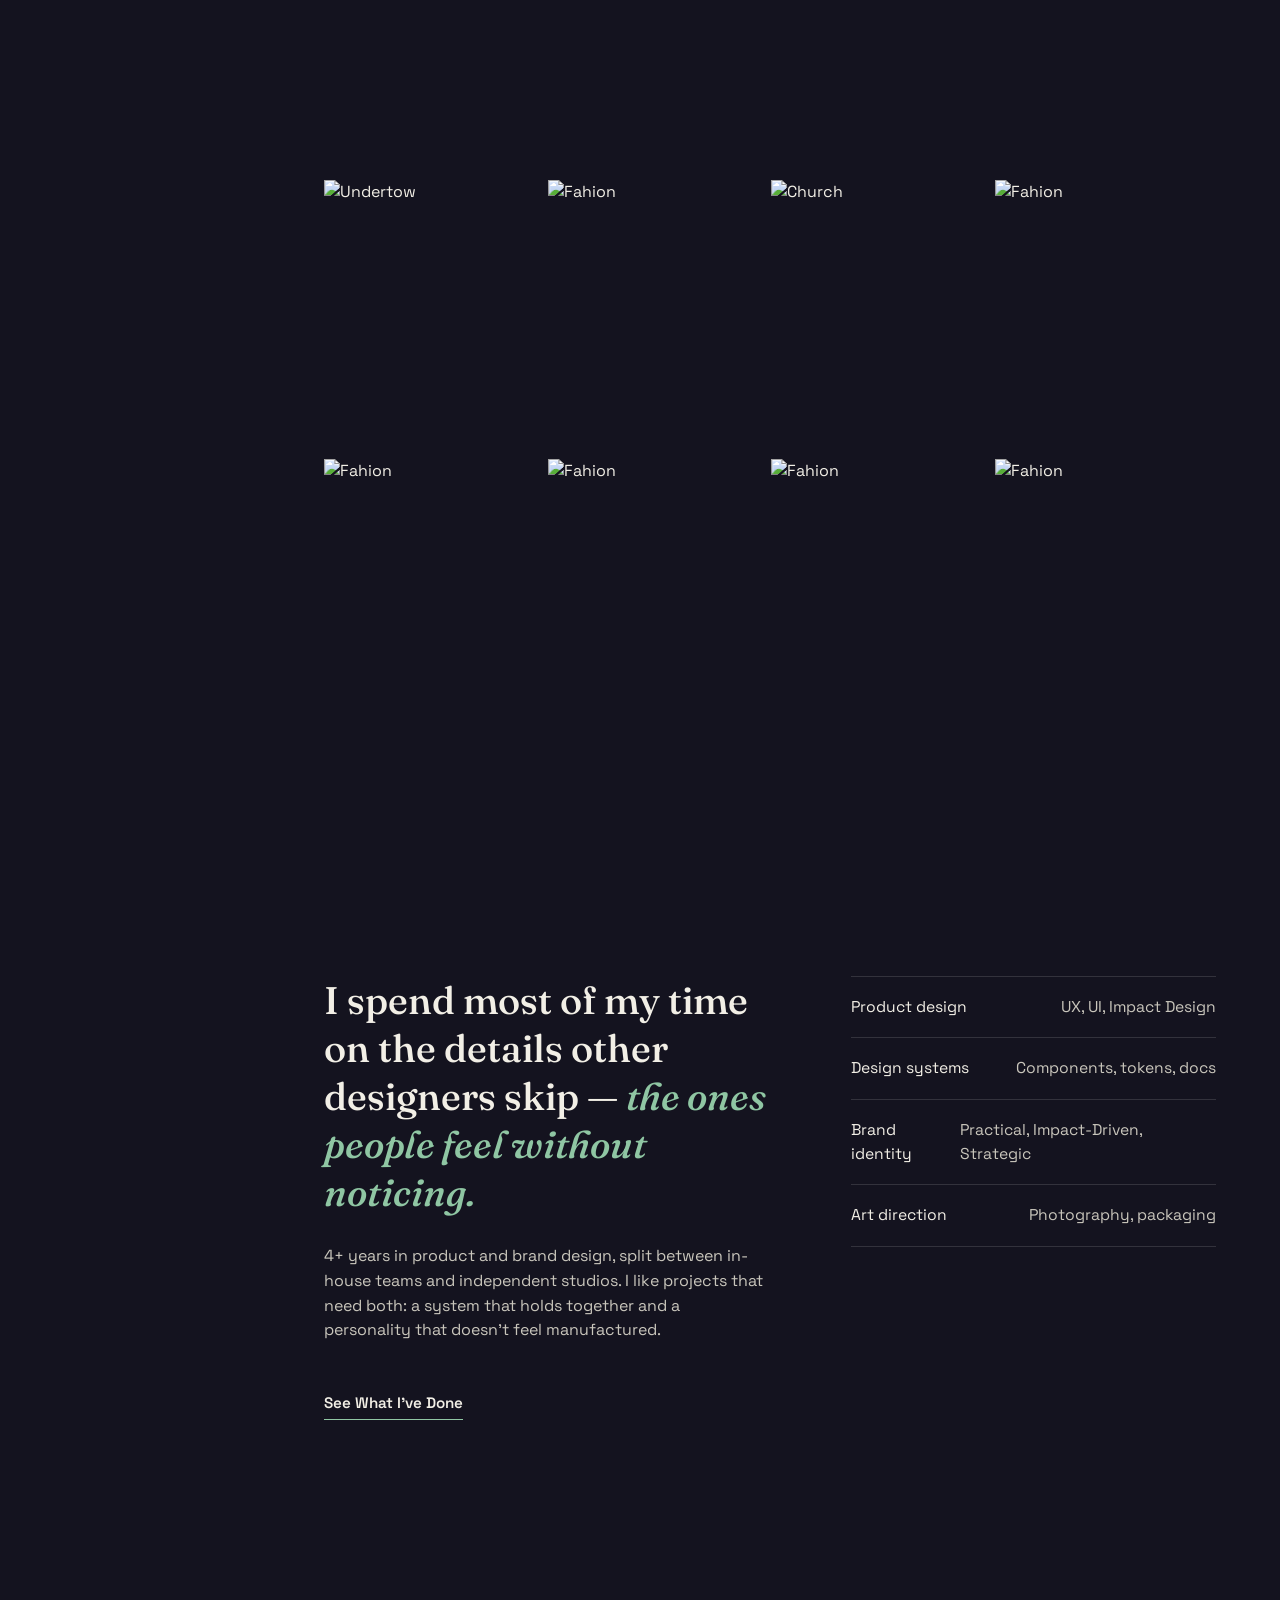
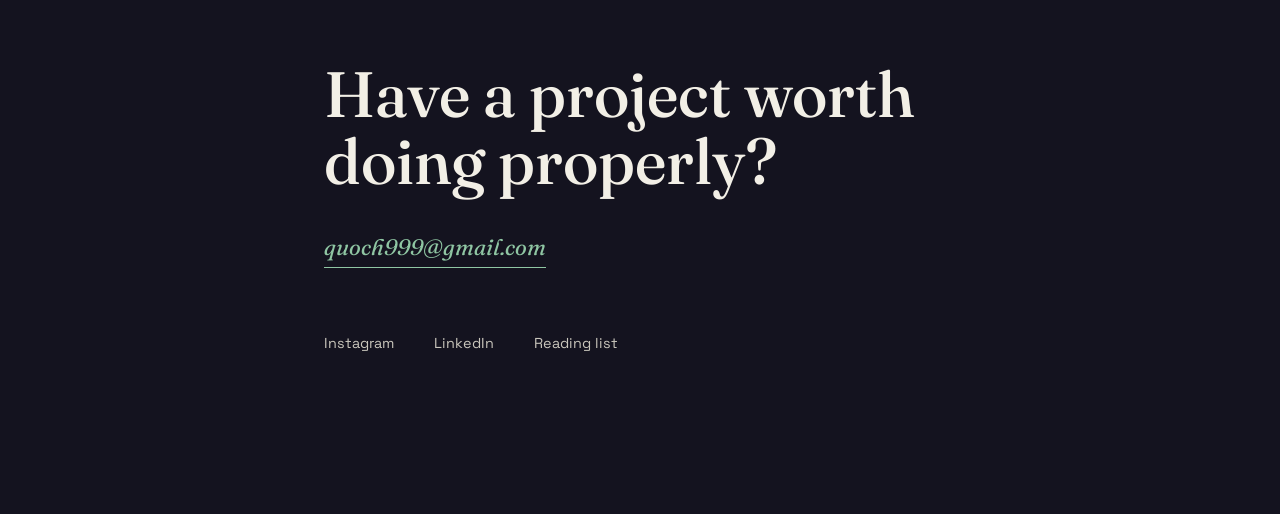
==== commit 1a90f461: "Update index.html" ====
--- a/index.html
+++ b/index.html
@@ -107,6 +107,13 @@
 
         <button class="gallery-item" data-title="Social Media" data-meta="Media- 2026">
           <div class="gallery-panel" id="g-panel-11">
+             <img src="images/Graphics/Running.jpg" alt="Typography">
+          </div>
+          <span class="gallery-cap"><strong>Motivation</strong><em>Impact Design — 2026</em></span>
+        </button>
+
+        <button class="gallery-item" data-title="Social Media" data-meta="Media- 2026">
+          <div class="gallery-panel" id="g-panel-11">
              <img src="images/Graphics/Owaambe.jpg" alt="Typography">
           </div>
           <span class="gallery-cap"><strong>Weekend</strong><em>Social Media — 2026</em></span>
@@ -121,7 +128,7 @@
 
          <button class="gallery-item" data-title="Magazine" data-meta="Cover- 2026">
           <div class="gallery-panel" id="g-panel-11">
-             <img src="images/Graphics/Nosteps.jpg" alt="Cover Art">
+             <img src="images/Graphics/Leaps.jpg" alt="Cover Art">
           </div>
           <span class="gallery-cap"><strong>Magazine</strong><em>Fashion Cover — 2026</em></span>
         </button>
@@ -164,21 +171,21 @@
 
   <button class="gallery-item" data-title="Brand Identity" data-meta="Branding- 2026">
           <div class="gallery-panel" id="g-panel-11">
-             <img src="images/Graphics/Brand1.png" alt="Social Media">
+             <img src="images/Graphics/Zephira.png" alt="Social Media">
           </div>
           <span class="gallery-cap"><strong>Brand Identity</strong><em>Branding — 2026</em></span>
         </button>
 
         <button class="gallery-item" data-title="Brand Identity" data-meta="Branding- 2026">
           <div class="gallery-panel" id="g-panel-11">
-             <img src="images/Graphics/Brand2.png" alt="Social Media">
+             <img src="images/Graphics/Zipo.png" alt="Social Media">
           </div>
           <span class="gallery-cap"><strong>Brand Identity</strong><em>Branding — 2026</em></span>
         </button>
 
         <button class="gallery-item" data-title="Brand Identity" data-meta="Branding- 2026">
           <div class="gallery-panel" id="g-panel-11">
-             <img src="images/Graphics/Brand3.png" alt="Brand">
+             <img src="images/Graphics/Noobie.png" alt="Brand">
           </div>
           <span class="gallery-cap"><strong>Brand Identity</strong><em>Branding — 2026</em></span>
         </button>
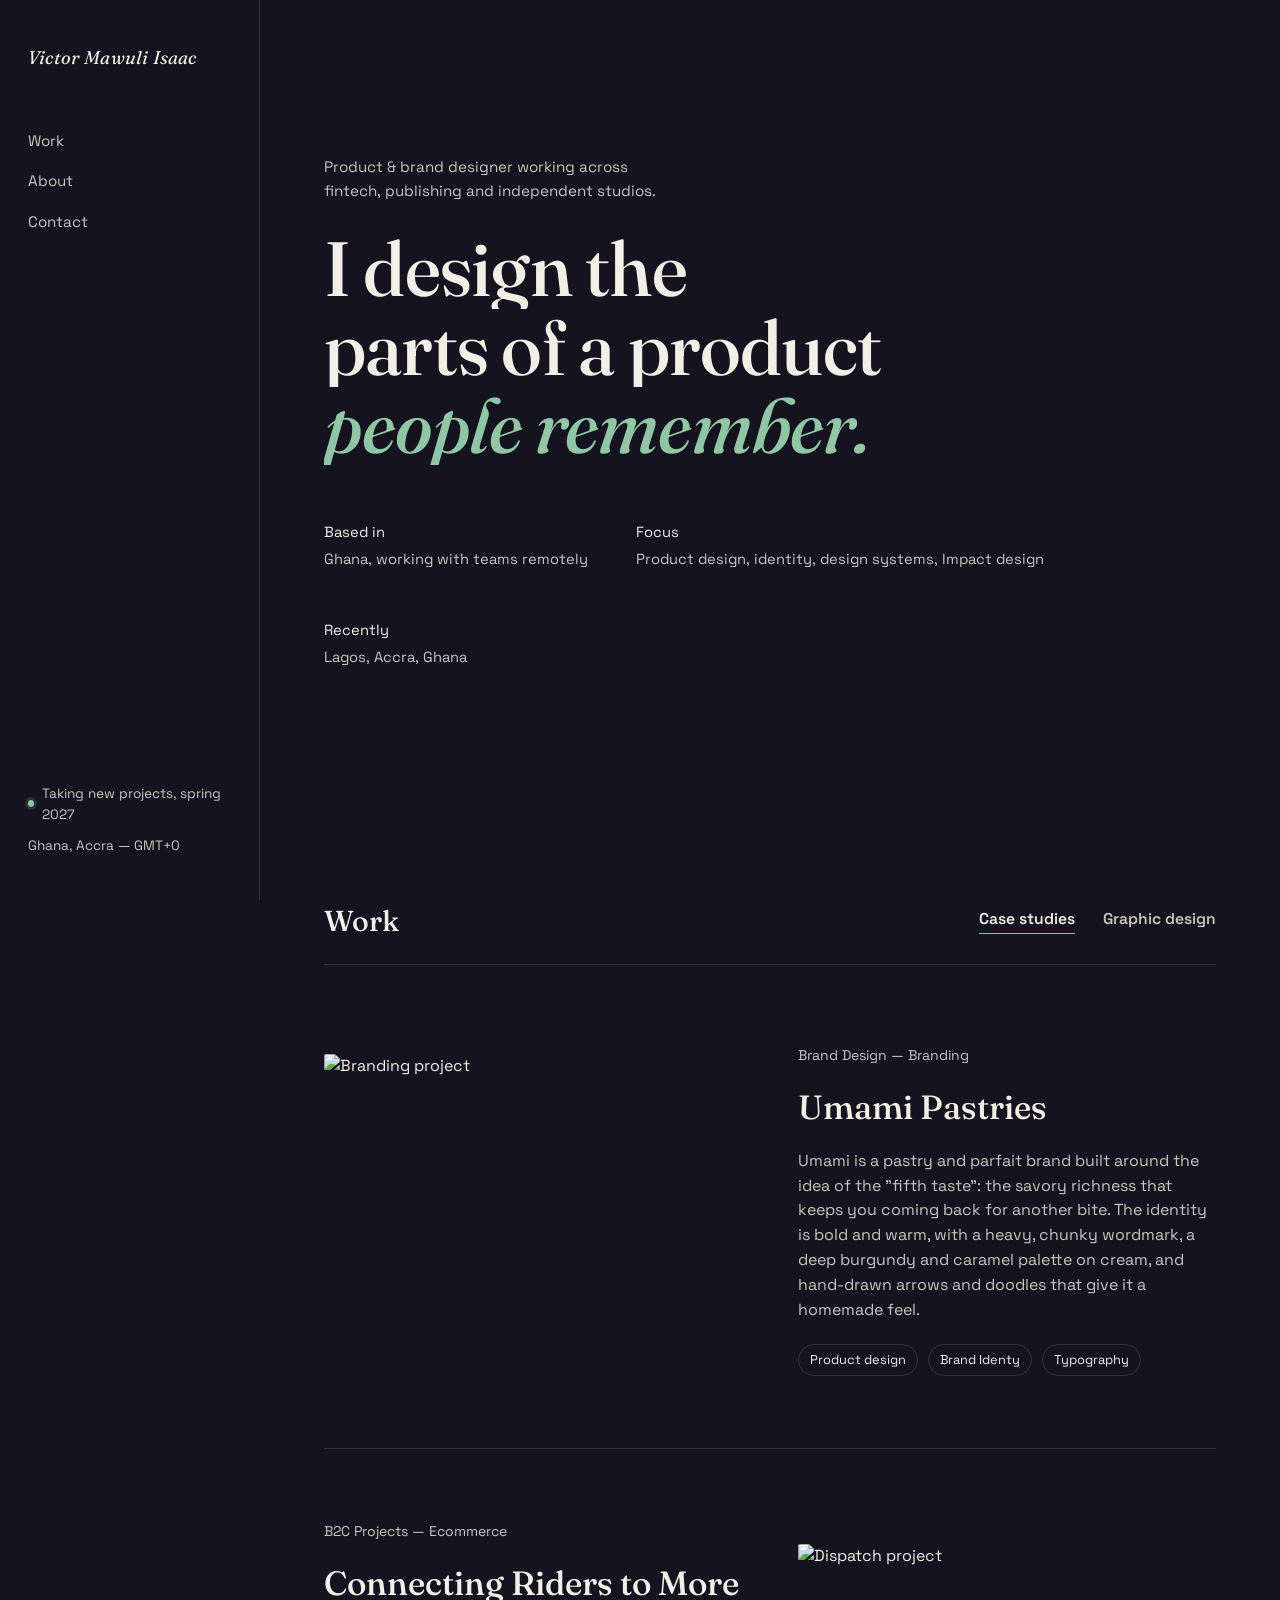
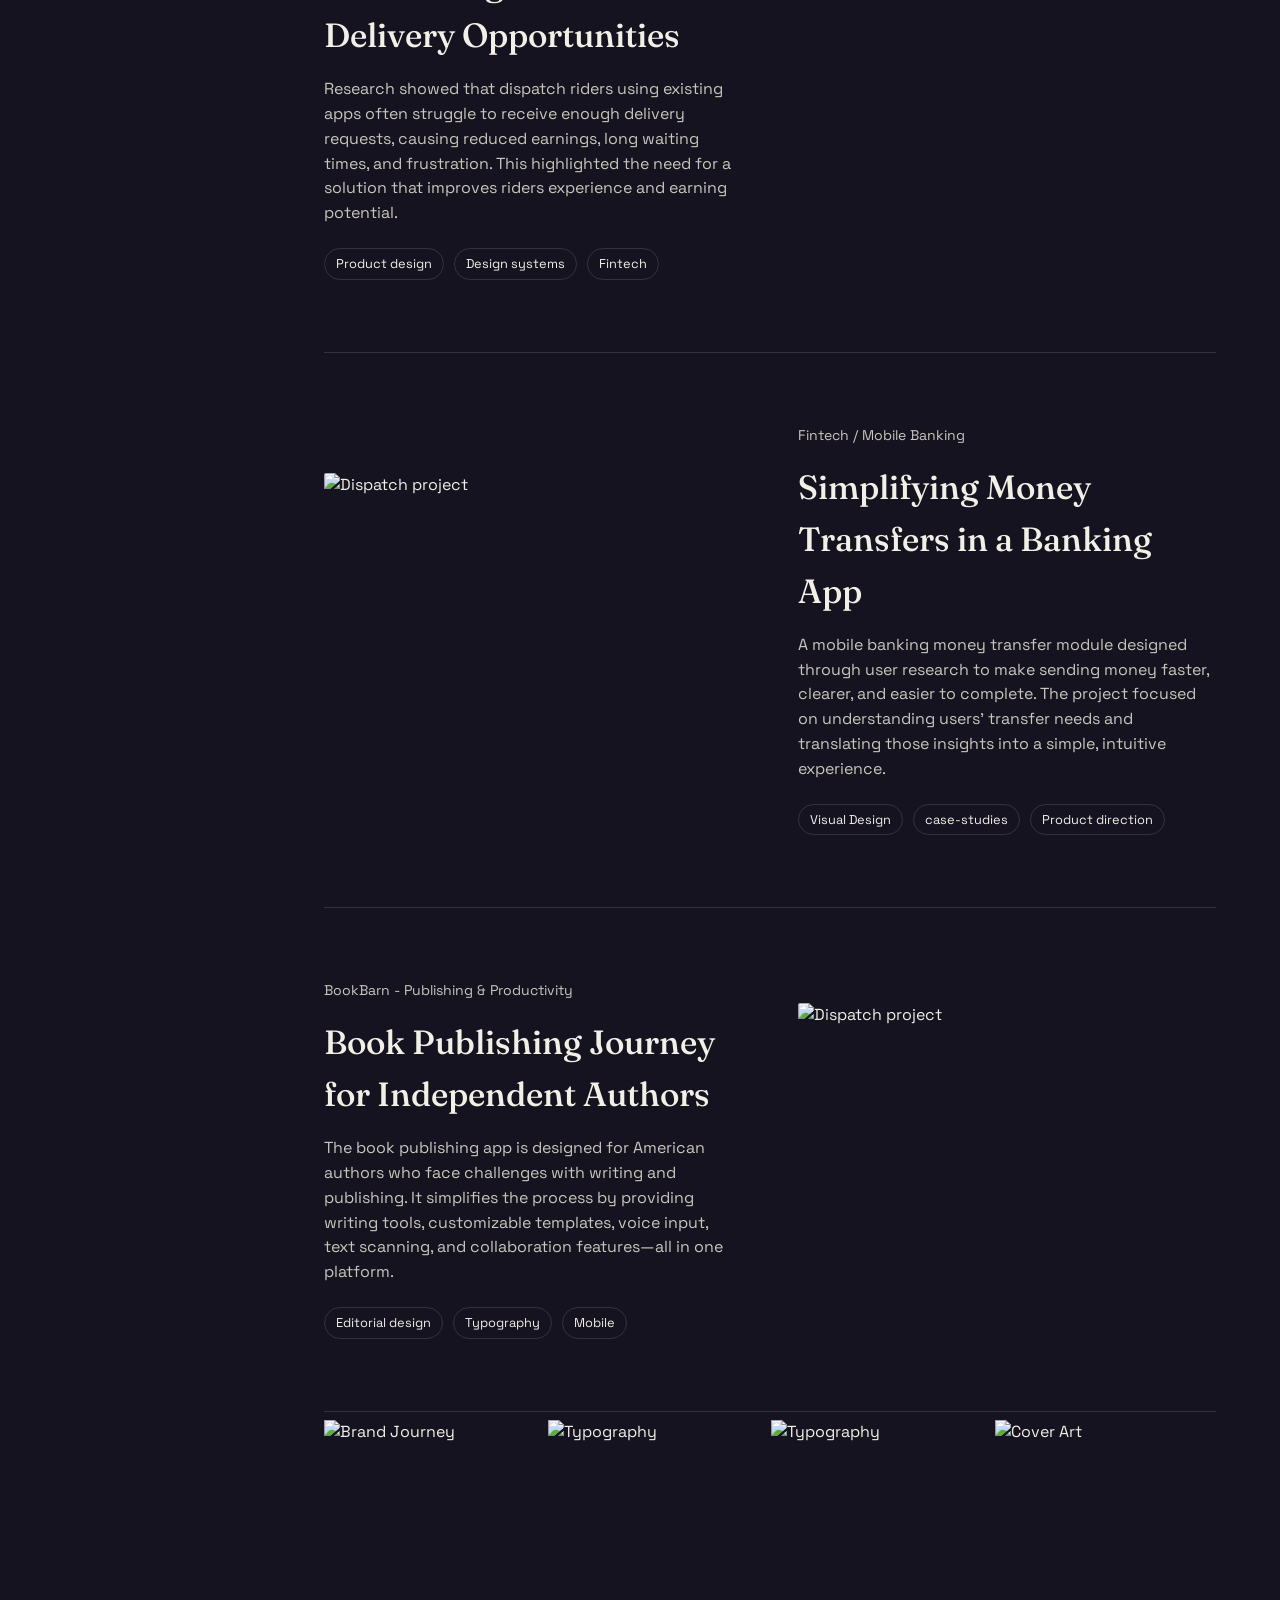
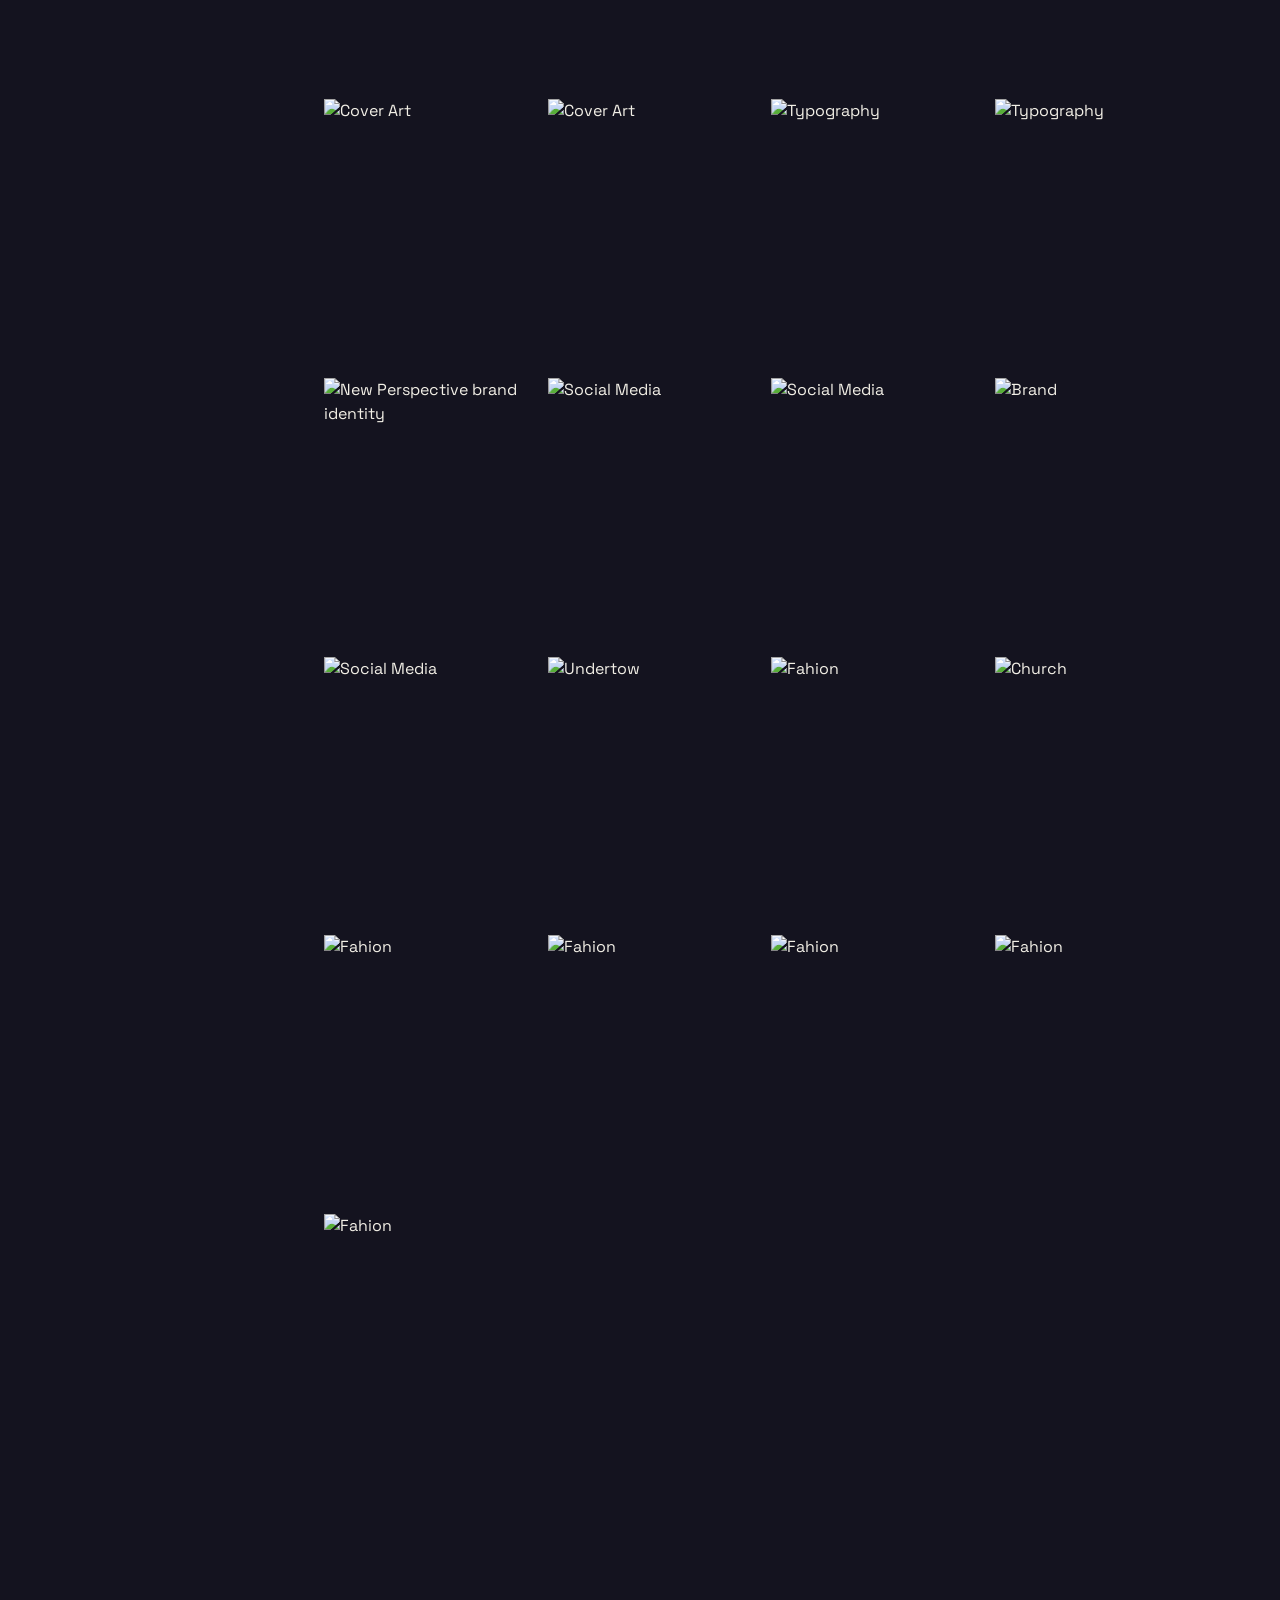
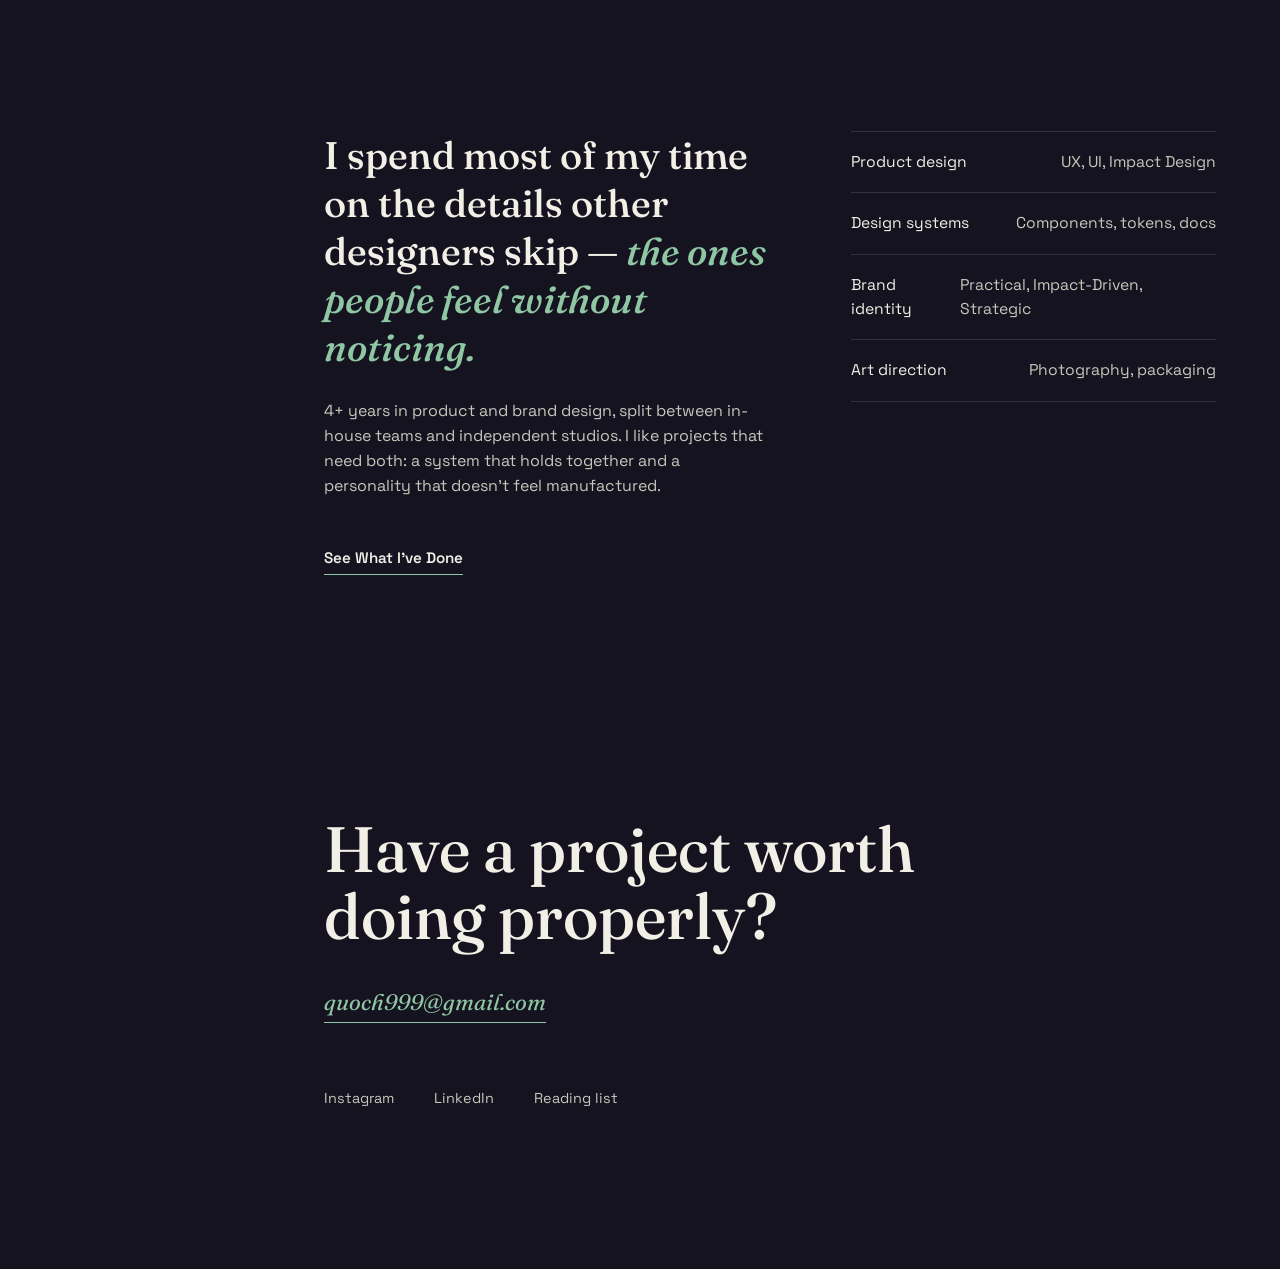
==== commit 21619358: "Update index.html" ====
--- a/index.html
+++ b/index.html
@@ -65,7 +65,19 @@
 
       <div class="work-panel" id="panel-case-studies" role="tabpanel" aria-labelledby="tab-case-studies">
 
-        <a class="project" href="work-meridian.html">
+        <a class="project" href="umami.html">
+          <div class="project-panel" id="panel-dispatch">
+           <img src="images/Graphics/umami-3.jpg" alt="Branding project">
+          </div>
+          <div class="project-info">
+            <div class="kicker">Brand Design — Branding</div>
+            <h3>Umami Pastries</h3>
+            <p> Umami is a pastry and parfait brand built around the idea of the "fifth taste": the savory richness that keeps you coming back for another bite. The identity is bold and warm, with a heavy, chunky wordmark, a deep burgundy and caramel palette on cream, and hand-drawn arrows and doodles that give it a homemade feel.</p>
+            <div class="tags"><span>Product design</span><span>Brand Identy</span><span>Typography</span></div>
+          </div>
+        </a>
+
+         <a class="project" href="work-meridian.html">
           <div class="project-panel" id="panel-dispatch">
            <img src="images/Dispatch/ezgif.com-gif-maker.gif" alt="Dispatch project">
           </div>
@@ -77,6 +89,7 @@
           </div>
         </a>
 
+
         <a class="project" href="work-loam.html">
           <div class="project-panel" id="panel-loam">
             <img src="images/Suss/designs_1200x900.png" alt="Dispatch project">
@@ -104,6 +117,14 @@
       </div>
 
       <div class="work-panel gallery" id="panel-graphic-design" role="tabpanel" aria-labelledby="tab-graphic-design" hidden>
+
+        <button class="gallery-item" data-title="The Hook" data-meta="Brand Journey">
+          <div class="gallery-panel" id="g-panel-11">
+             <img src="images/Graphics/umami-8.jpg" alt="Brand Journey">
+          </div>
+          <span class="gallery-cap"><strong>The hook</strong><em>Impact Design — 2026</em></span>
+          <p></p>
+        </button>
 
         <button class="gallery-item" data-title="Social Media" data-meta="Media- 2026">
           <div class="gallery-panel" id="g-panel-11">
